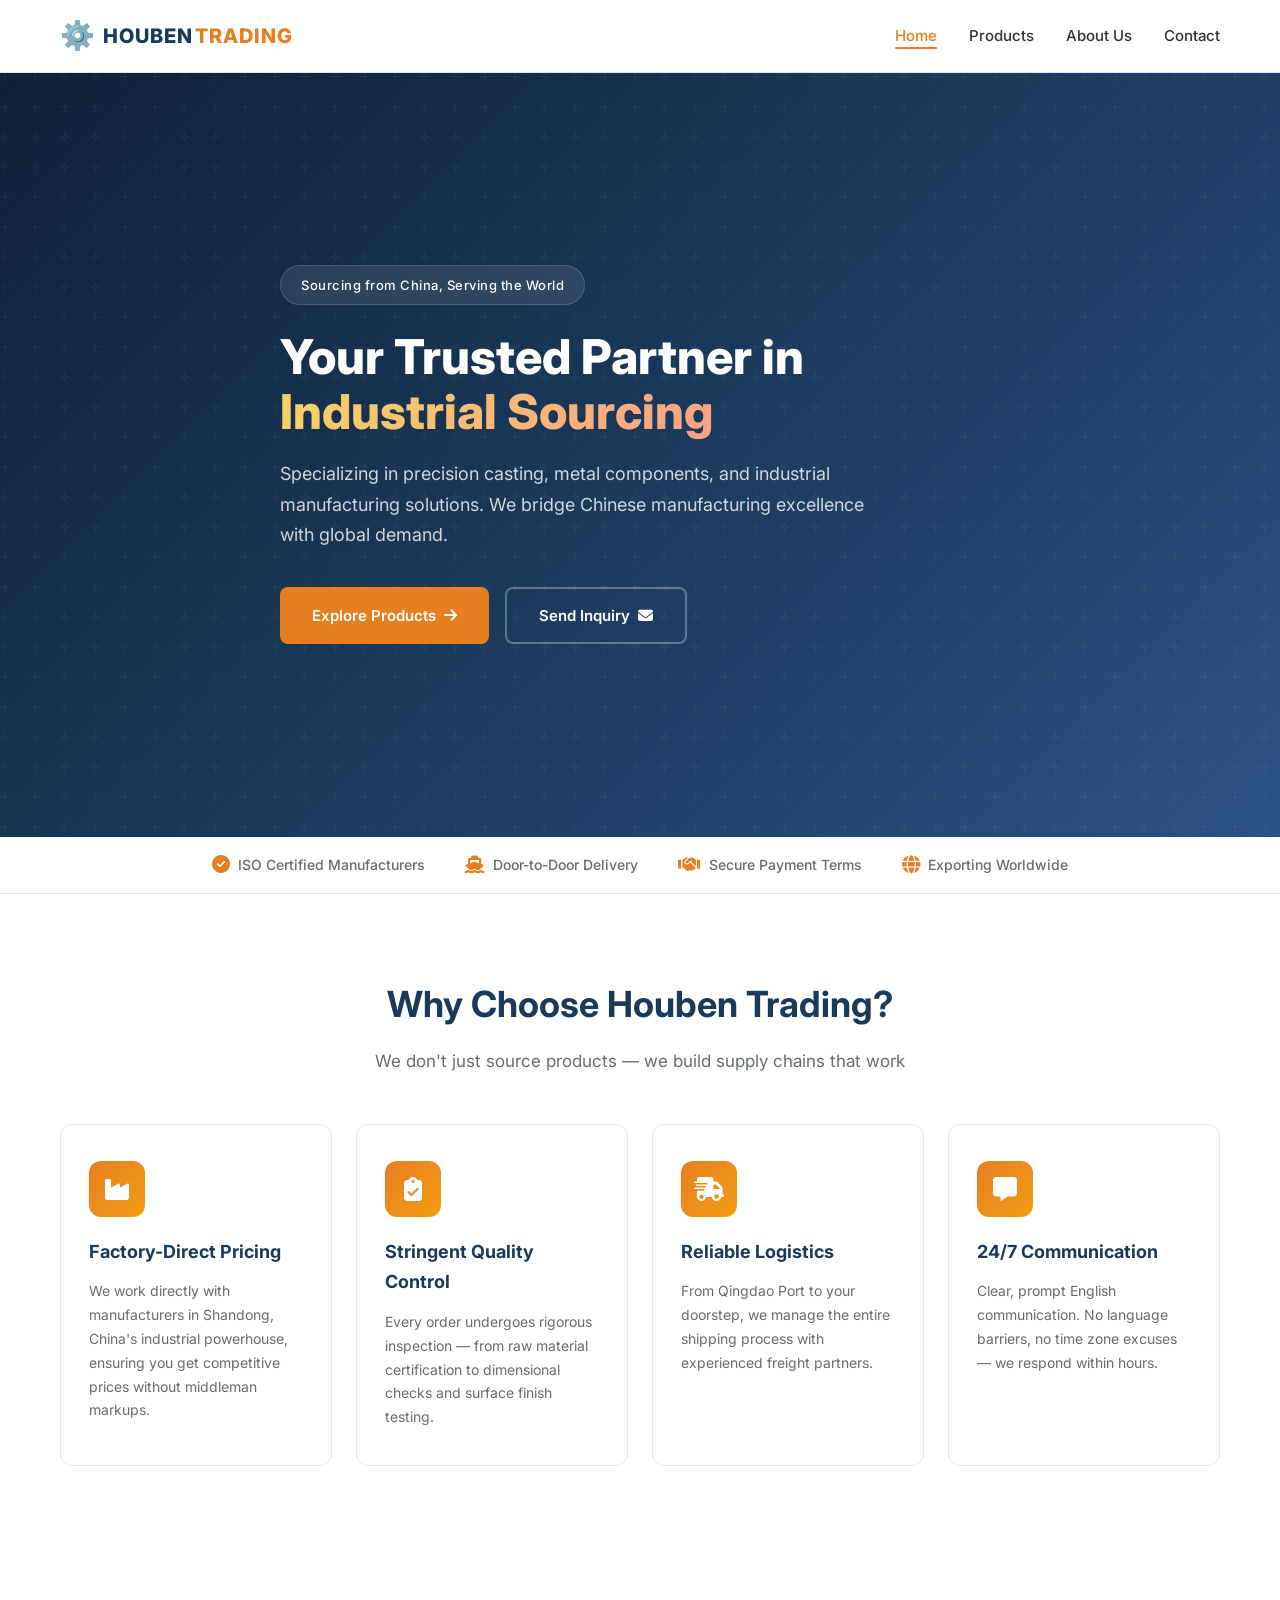
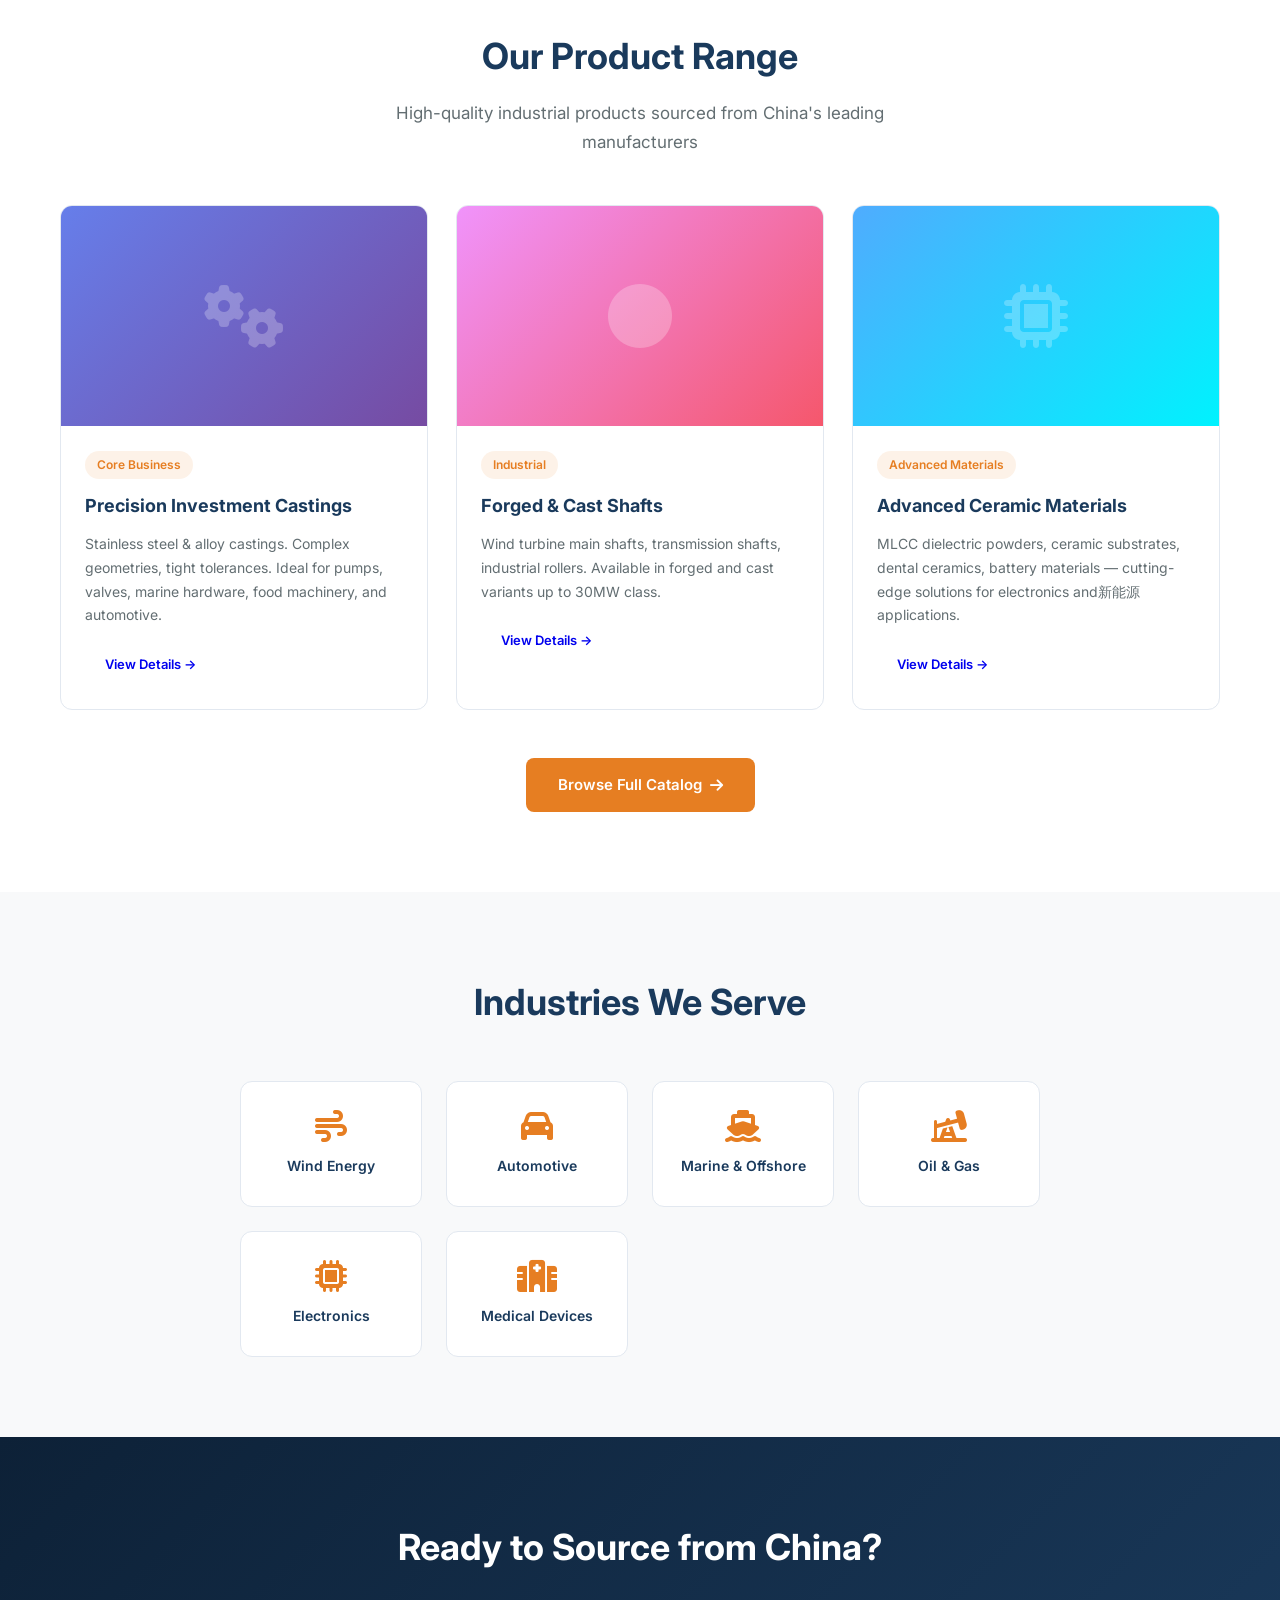
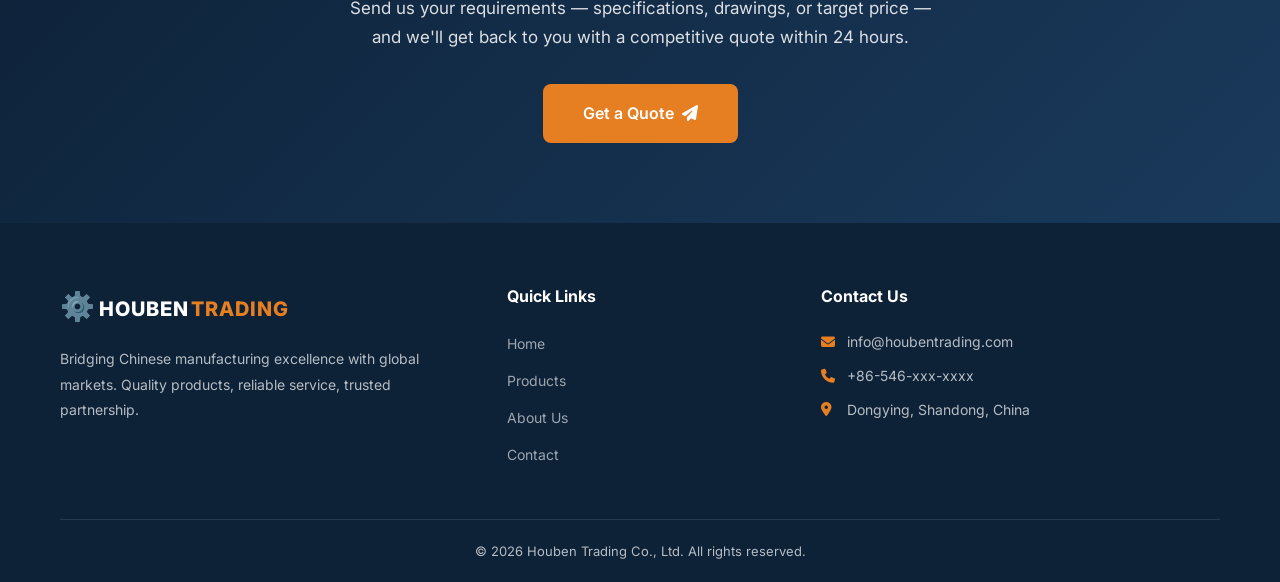
==== index.html @ 9c23e3fd "Initial commit - Houben Trading website" ====
<!DOCTYPE html>
<html lang="en">
<head>
    <meta charset="UTF-8">
    <meta name="viewport" content="width=device-width, initial-scale=1.0">
    <meta name="description" content="Houben Trading - Your Trusted Partner in Precision Casting, Industrial Components & Manufacturing Solutions from China">
    <title>Houben Trading Co., Ltd. | Precision Industrial Solutions</title>
    <link rel="stylesheet" href="css/style.css">
    <link rel="preconnect" href="https://fonts.googleapis.com">
    <link href="https://fonts.googleapis.com/css2?family=Inter:wght@300;400;500;600;700;800&display=swap" rel="stylesheet">
    <link rel="stylesheet" href="https://cdnjs.cloudflare.com/ajax/libs/font-awesome/6.5.0/css/all.min.css">
</head>
<body>
    <!-- Navigation -->
    <nav class="navbar">
        <div class="container">
            <div class="nav-brand">
                <a href="index.html">
                    <span class="brand-icon">⚙️</span>
                    <span class="brand-text">HOUBEN<span class="brand-accent">TRADING</span></span>
                </a>
            </div>
            <div class="nav-toggle" id="navToggle">
                <span></span><span></span><span></span>
            </div>
            <ul class="nav-menu" id="navMenu">
                <li><a href="index.html" class="active">Home</a></li>
                <li><a href="products.html">Products</a></li>
                <li><a href="about.html">About Us</a></li>
                <li><a href="contact.html">Contact</a></li>
            </ul>
        </div>
    </nav>

    <!-- Hero Section -->
    <header class="hero">
        <div class="hero-overlay"></div>
        <div class="container">
            <div class="hero-content">
                <span class="hero-badge">Sourcing from China, Serving the World</span>
                <h1>Your Trusted Partner in <span class="highlight">Industrial Sourcing</span></h1>
                <p class="hero-subtitle">Specializing in precision casting, metal components, and industrial manufacturing solutions. We bridge Chinese manufacturing excellence with global demand.</p>
                <div class="hero-cta">
                    <a href="products.html" class="btn btn-primary">Explore Products <i class="fas fa-arrow-right"></i></a>
                    <a href="contact.html" class="btn btn-outline">Send Inquiry <i class="fas fa-envelope"></i></a>
                </div>
            </div>
        </div>
    </header>

    <!-- Trust Badges -->
    <section class="trust-bar">
        <div class="container">
            <div class="trust-items">
                <div class="trust-item">
                    <i class="fas fa-check-circle"></i>
                    <span>ISO Certified Manufacturers</span>
                </div>
                <div class="trust-item">
                    <i class="fas fa-ship"></i>
                    <span>Door-to-Door Delivery</span>
                </div>
                <div class="trust-item">
                    <i class="fas fa-handshake"></i>
                    <span>Secure Payment Terms</span>
                </div>
                <div class="trust-item">
                    <i class="fas fa-globe"></i>
                    <span>Exporting Worldwide</span>
                </div>
            </div>
        </div>
    </section>

    <!-- Why Choose Us -->
    <section class="section why-us">
        <div class="container">
            <div class="section-header">
                <h2>Why Choose Houben Trading?</h2>
                <p>We don't just source products — we build supply chains that work</p>
            </div>
            <div class="features-grid">
                <div class="feature-card">
                    <div class="feature-icon"><i class="fas fa-industry"></i></div>
                    <h3>Factory-Direct Pricing</h3>
                    <p>We work directly with manufacturers in Shandong, China's industrial powerhouse, ensuring you get competitive prices without middleman markups.</p>
                </div>
                <div class="feature-card">
                    <div class="feature-icon"><i class="fas fa-clipboard-check"></i></div>
                    <h3>Stringent Quality Control</h3>
                    <p>Every order undergoes rigorous inspection — from raw material certification to dimensional checks and surface finish testing.</p>
                </div>
                <div class="feature-card">
                    <div class="feature-icon"><i class="fas fa-truck-fast"></i></div>
                    <h3>Reliable Logistics</h3>
                    <p>From Qingdao Port to your doorstep, we manage the entire shipping process with experienced freight partners.</p>
                </div>
                <div class="feature-card">
                    <div class="feature-icon"><i class="fas fa-message"></i></div>
                    <h3>24/7 Communication</h3>
                    <p>Clear, prompt English communication. No language barriers, no time zone excuses — we respond within hours.</p>
                </div>
            </div>
        </div>
    </section>

    <!-- Products Preview -->
    <section class="section products-preview">
        <div class="container">
            <div class="section-header">
                <h2>Our Product Range</h2>
                <p>High-quality industrial products sourced from China's leading manufacturers</p>
            </div>
            <div class="product-grid">
                <div class="product-card">
                    <div class="product-img" style="background: linear-gradient(135deg, #667eea, #764ba2);">
                        <div class="product-placeholder"><i class="fas fa-cogs"></i></div>
                    </div>
                    <div class="product-info">
                        <span class="product-tag">Core Business</span>
                        <h3>Precision Investment Castings</h3>
                        <p>Stainless steel & alloy castings. Complex geometries, tight tolerances. Ideal for pumps, valves, marine hardware, food machinery, and automotive.</p>
                        <a href="products.html" class="btn btn-sm">View Details →</a>
                    </div>
                </div>
                <div class="product-card">
                    <div class="product-img" style="background: linear-gradient(135deg, #f093fb, #f5576c);">
                        <div class="product-placeholder"><i class="fas fa-circle"></i></div>
                    </div>
                    <div class="product-info">
                        <span class="product-tag">Industrial</span>
                        <h3>Forged & Cast Shafts</h3>
                        <p>Wind turbine main shafts, transmission shafts, industrial rollers. Available in forged and cast variants up to 30MW class.</p>
                        <a href="products.html" class="btn btn-sm">View Details →</a>
                    </div>
                </div>
                <div class="product-card">
                    <div class="product-img" style="background: linear-gradient(135deg, #4facfe, #00f2fe);">
                        <div class="product-placeholder"><i class="fas fa-microchip"></i></div>
                    </div>
                    <div class="product-info">
                        <span class="product-tag">Advanced Materials</span>
                        <h3>Advanced Ceramic Materials</h3>
                        <p>MLCC dielectric powders, ceramic substrates, dental ceramics, battery materials — cutting-edge solutions for electronics and新能源 applications.</p>
                        <a href="products.html" class="btn btn-sm">View Details →</a>
                    </div>
                </div>
            </div>
            <div class="text-center" style="margin-top: 3rem;">
                <a href="products.html" class="btn btn-primary">Browse Full Catalog <i class="fas fa-arrow-right"></i></a>
            </div>
        </div>
    </section>

    <!-- Industries Served -->
    <section class="section industries">
        <div class="container">
            <div class="section-header">
                <h2>Industries We Serve</h2>
            </div>
            <div class="industries-grid">
                <div class="industry-item">
                    <i class="fas fa-wind"></i>
                    <h4>Wind Energy</h4>
                </div>
                <div class="industry-item">
                    <i class="fas fa-car"></i>
                    <h4>Automotive</h4>
                </div>
                <div class="industry-item">
                    <i class="fas fa-ship"></i>
                    <h4>Marine & Offshore</h4>
                </div>
                <div class="industry-item">
                    <i class="fas fa-oil-well"></i>
                    <h4>Oil & Gas</h4>
                </div>
                <div class="industry-item">
                    <i class="fas fa-microchip"></i>
                    <h4>Electronics</h4>
                </div>
                <div class="industry-item">
                    <i class="fas fa-hospital"></i>
                    <h4>Medical Devices</h4>
                </div>
            </div>
        </div>
    </section>

    <!-- CTA Section -->
    <section class="section cta-section">
        <div class="container">
            <div class="cta-content">
                <h2>Ready to Source from China?</h2>
                <p>Send us your requirements — specifications, drawings, or target price — and we'll get back to you with a competitive quote within 24 hours.</p>
                <a href="contact.html" class="btn btn-primary btn-lg">Get a Quote <i class="fas fa-paper-plane"></i></a>
            </div>
        </div>
    </section>

    <!-- Footer -->
    <footer class="footer">
        <div class="container">
            <div class="footer-grid">
                <div class="footer-brand">
                    <span class="brand-icon">⚙️</span>
                    <span class="brand-text">HOUBEN<span class="brand-accent">TRADING</span></span>
                    <p>Bridging Chinese manufacturing excellence with global markets. Quality products, reliable service, trusted partnership.</p>
                </div>
                <div class="footer-links">
                    <h4>Quick Links</h4>
                    <ul>
                        <li><a href="index.html">Home</a></li>
                        <li><a href="products.html">Products</a></li>
                        <li><a href="about.html">About Us</a></li>
                        <li><a href="contact.html">Contact</a></li>
                    </ul>
                </div>
                <div class="footer-contact">
                    <h4>Contact Us</h4>
                    <p><i class="fas fa-envelope"></i> info@houbentrading.com</p>
                    <p><i class="fas fa-phone"></i> +86-546-xxx-xxxx</p>
                    <p><i class="fas fa-location-dot"></i> Dongying, Shandong, China</p>
                </div>
            </div>
            <div class="footer-bottom">
                <p>&copy; 2026 Houben Trading Co., Ltd. All rights reserved.</p>
            </div>
        </div>
    </footer>

    <script src="js/main.js"></script>
</body>
</html>
---- css/style.css ----
/* ============================================
   Houben Trading Co., Ltd. - Main Stylesheet
   ============================================ */

:root {
    --primary: #1a3a5c;
    --primary-dark: #0d2137;
    --primary-light: #2c5282;
    --accent: #e67e22;
    --accent-hover: #d35400;
    --text: #2d3436;
    --text-light: #636e72;
    --bg: #ffffff;
    --bg-alt: #f8f9fa;
    --border: #e2e8f0;
    --shadow: 0 4px 24px rgba(0,0,0,0.08);
    --shadow-hover: 0 8px 40px rgba(0,0,0,0.12);
    --radius: 12px;
}

* {
    margin: 0;
    padding: 0;
    box-sizing: border-box;
}

html {
    scroll-behavior: smooth;
}

body {
    font-family: 'Inter', -apple-system, BlinkMacSystemFont, 'Segoe UI', sans-serif;
    color: var(--text);
    line-height: 1.7;
    font-size: 16px;
}

.container {
    max-width: 1200px;
    margin: 0 auto;
    padding: 0 20px;
}

/* ======== Navigation ======== */
.navbar {
    position: fixed;
    top: 0;
    left: 0;
    right: 0;
    background: rgba(255,255,255,0.95);
    backdrop-filter: blur(10px);
    z-index: 1000;
    border-bottom: 1px solid var(--border);
    transition: all 0.3s;
}

.navbar .container {
    display: flex;
    justify-content: space-between;
    align-items: center;
    height: 72px;
}

.nav-brand a {
    text-decoration: none;
    display: flex;
    align-items: center;
    gap: 8px;
}

.brand-icon {
    font-size: 28px;
}

.brand-text {
    font-weight: 800;
    font-size: 20px;
    letter-spacing: 1px;
    color: var(--primary);
}

.brand-accent {
    color: var(--accent);
    margin-left: 2px;
}

.nav-menu {
    display: flex;
    list-style: none;
    gap: 32px;
}

.nav-menu a {
    text-decoration: none;
    color: var(--text);
    font-weight: 500;
    font-size: 15px;
    transition: color 0.2s;
    position: relative;
}

.nav-menu a:hover,
.nav-menu a.active {
    color: var(--accent);
}

.nav-menu a.active::after {
    content: '';
    position: absolute;
    bottom: -4px;
    left: 0;
    right: 0;
    height: 2px;
    background: var(--accent);
    border-radius: 1px;
}

.nav-toggle {
    display: none;
    flex-direction: column;
    cursor: pointer;
    gap: 5px;
}

.nav-toggle span {
    width: 24px;
    height: 2px;
    background: var(--primary);
    transition: 0.3s;
}

/* ======== Hero ======== */
.hero {
    min-height: 85vh;
    display: flex;
    align-items: center;
    position: relative;
    background: linear-gradient(135deg, var(--primary-dark) 0%, var(--primary) 50%, var(--primary-light) 100%);
    overflow: hidden;
    margin-top: 72px;
}

.hero-overlay {
    position: absolute;
    inset: 0;
    background: url("data:image/svg+xml,%3Csvg width='60' height='60' viewBox='0 0 60 60' xmlns='http://www.w3.org/2000/svg'%3E%3Cg fill='none' fill-rule='evenodd'%3E%3Cg fill='%23ffffff' fill-opacity='0.03'%3E%3Cpath d='M36 34v-4h-2v4h-4v2h4v4h2v-4h4v-2h-4zm0-30V0h-2v4h-4v2h4v4h2V6h4V4h-4zM6 34v-4H4v4H0v2h4v4h2v-4h4v-2H6zM6 4V0H4v4H0v2h4v4h2V6h4V4H6z'/%3E%3C/g%3E%3C/g%3E%3C/svg%3E");
}

.hero-content {
    position: relative;
    z-index: 1;
    max-width: 720px;
    color: white;
}

.hero-badge {
    display: inline-block;
    background: rgba(255,255,255,0.1);
    backdrop-filter: blur(4px);
    padding: 8px 20px;
    border-radius: 50px;
    font-size: 13px;
    font-weight: 500;
    letter-spacing: 0.5px;
    margin-bottom: 24px;
    border: 1px solid rgba(255,255,255,0.15);
}

.hero h1 {
    font-size: 48px;
    font-weight: 800;
    line-height: 1.15;
    margin-bottom: 20px;
}

.hero h1 .highlight {
    background: linear-gradient(135deg, #f6d365, #fda085);
    -webkit-background-clip: text;
    -webkit-text-fill-color: transparent;
    background-clip: text;
}

.hero-subtitle {
    font-size: 18px;
    color: rgba(255,255,255,0.8);
    line-height: 1.7;
    margin-bottom: 36px;
    max-width: 600px;
}

.hero-cta {
    display: flex;
    gap: 16px;
    flex-wrap: wrap;
}

/* ======== Buttons ======== */
.btn {
    display: inline-flex;
    align-items: center;
    gap: 8px;
    padding: 14px 32px;
    border-radius: 8px;
    font-weight: 600;
    font-size: 15px;
    text-decoration: none;
    transition: all 0.3s;
    cursor: pointer;
    border: none;
    font-family: inherit;
}

.btn-primary {
    background: var(--accent);
    color: white;
}

.btn-primary:hover {
    background: var(--accent-hover);
    transform: translateY(-2px);
    box-shadow: 0 8px 24px rgba(230, 126, 34, 0.35);
}

.btn-outline {
    background: transparent;
    color: white;
    border: 2px solid rgba(255,255,255,0.3);
}

.btn-outline:hover {
    border-color: white;
    background: rgba(255,255,255,0.1);
    transform: translateY(-2px);
}

.btn-sm {
    padding: 10px 20px;
    font-size: 13px;
}

.btn-lg {
    padding: 16px 40px;
    font-size: 16px;
}

.btn-submit {
    width: 100%;
    justify-content: center;
    font-size: 16px;
    padding: 16px;
}

/* ======== Trust Bar ======== */
.trust-bar {
    background: white;
    border-bottom: 1px solid var(--border);
    padding: 16px 0;
}

.trust-items {
    display: flex;
    justify-content: center;
    gap: 40px;
    flex-wrap: wrap;
}

.trust-item {
    display: flex;
    align-items: center;
    gap: 8px;
    font-size: 14px;
    font-weight: 500;
    color: var(--text-light);
}

.trust-item i {
    color: var(--accent);
    font-size: 18px;
}

/* ======== Sections ======== */
.section {
    padding: 80px 0;
}

.section-header {
    text-align: center;
    margin-bottom: 48px;
}

.section-header h2 {
    font-size: 36px;
    font-weight: 700;
    color: var(--primary);
    margin-bottom: 12px;
}

.section-header p {
    color: var(--text-light);
    font-size: 17px;
    max-width: 600px;
    margin: 0 auto;
}

/* ======== Page Header ======== */
.page-header {
    background: linear-gradient(135deg, var(--primary-dark), var(--primary-light));
    color: white;
    padding: 140px 0 60px;
    text-align: center;
    margin-top: 72px;
}

.page-header h1 {
    font-size: 40px;
    font-weight: 800;
    margin-bottom: 12px;
}

.page-header p {
    font-size: 18px;
    color: rgba(255,255,255,0.8);
    max-width: 600px;
    margin: 0 auto;
}

/* ======== Features Grid ======== */
.features-grid {
    display: grid;
    grid-template-columns: repeat(auto-fit, minmax(260px, 1fr));
    gap: 24px;
}

.feature-card {
    background: white;
    padding: 36px 28px;
    border-radius: var(--radius);
    border: 1px solid var(--border);
    transition: all 0.3s;
}

.feature-card:hover {
    transform: translateY(-4px);
    box-shadow: var(--shadow-hover);
}

.feature-icon {
    width: 56px;
    height: 56px;
    background: linear-gradient(135deg, var(--accent), #f39c12);
    border-radius: 12px;
    display: flex;
    align-items: center;
    justify-content: center;
    margin-bottom: 20px;
}

.feature-icon i {
    font-size: 24px;
    color: white;
}

.feature-card h3 {
    font-size: 18px;
    margin-bottom: 12px;
    color: var(--primary);
}

.feature-card p {
    font-size: 14px;
    color: var(--text-light);
    line-height: 1.7;
}

/* ======== Products Preview ======== */
.product-grid {
    display: grid;
    grid-template-columns: repeat(auto-fit, minmax(340px, 1fr));
    gap: 28px;
}

.product-card {
    background: white;
    border-radius: var(--radius);
    overflow: hidden;
    border: 1px solid var(--border);
    transition: all 0.3s;
}

.product-card:hover {
    transform: translateY(-4px);
    box-shadow: var(--shadow-hover);
}

.product-placeholder {
    display: flex;
    align-items: center;
    justify-content: center;
    height: 100%;
}

.product-placeholder i {
    font-size: 64px;
    color: rgba(255,255,255,0.25);
}

.product-img {
    height: 220px;
    display: flex;
    align-items: center;
    justify-content: center;
}

.product-info {
    padding: 24px;
}

.product-tag {
    display: inline-block;
    padding: 4px 12px;
    background: rgba(230, 126, 34, 0.1);
    color: var(--accent);
    border-radius: 50px;
    font-size: 12px;
    font-weight: 600;
    margin-bottom: 12px;
}

.product-info h3 {
    font-size: 18px;
    margin-bottom: 10px;
    color: var(--primary);
}

.product-info p {
    font-size: 14px;
    color: var(--text-light);
    line-height: 1.7;
    margin-bottom: 16px;
}

/* ======== Industries ======== */
.industries {
    background: var(--bg-alt);
}

.industries-grid {
    display: grid;
    grid-template-columns: repeat(auto-fit, minmax(160px, 1fr));
    gap: 24px;
    max-width: 800px;
    margin: 0 auto;
}

.industry-item {
    background: white;
    padding: 28px 20px;
    text-align: center;
    border-radius: var(--radius);
    border: 1px solid var(--border);
    transition: all 0.3s;
}

.industry-item:hover {
    transform: translateY(-3px);
    box-shadow: var(--shadow);
}

.industry-item i {
    font-size: 32px;
    color: var(--accent);
    margin-bottom: 12px;
}

.industry-item h4 {
    font-size: 14px;
    color: var(--primary);
    font-weight: 600;
}

/* ======== CTA Section ======== */
.cta-section {
    background: linear-gradient(135deg, var(--primary-dark), var(--primary));
    color: white;
    text-align: center;
}

.cta-content {
    max-width: 600px;
    margin: 0 auto;
}

.cta-content h2 {
    font-size: 36px;
    font-weight: 700;
    margin-bottom: 16px;
}

.cta-content p {
    font-size: 17px;
    color: rgba(255,255,255,0.85);
    margin-bottom: 32px;
}

.cta-content .btn-outline {
    border-color: rgba(255,255,255,0.4);
}

/* ======== Footer ======== */
.footer {
    background: var(--primary-dark);
    color: rgba(255,255,255,0.7);
    padding: 60px 0 0;
}

.footer-grid {
    display: grid;
    grid-template-columns: 1.5fr 1fr 1.5fr;
    gap: 48px;
    margin-bottom: 40px;
}

.footer-brand .brand-text {
    color: white;
}

.footer-brand p {
    font-size: 14px;
    margin-top: 16px;
    line-height: 1.8;
}

.footer-links h4,
.footer-contact h4 {
    color: white;
    font-size: 16px;
    margin-bottom: 20px;
}

.footer-links ul {
    list-style: none;
}

.footer-links li {
    margin-bottom: 10px;
}

.footer-links a {
    text-decoration: none;
    color: rgba(255,255,255,0.6);
    font-size: 14px;
    transition: color 0.2s;
}

.footer-links a:hover {
    color: var(--accent);
}

.footer-contact p {
    font-size: 14px;
    margin-bottom: 10px;
    display: flex;
    align-items: center;
    gap: 10px;
}

.footer-contact i {
    width: 16px;
    color: var(--accent);
}

.footer-bottom {
    border-top: 1px solid rgba(255,255,255,0.1);
    padding: 20px 0;
    text-align: center;
    font-size: 13px;
}

/* ======== About Page ======== */
.about-story {
    max-width: 800px;
    margin: 0 auto 60px;
}

.about-text h2 {
    font-size: 32px;
    color: var(--primary);
    margin-bottom: 20px;
}

.about-text p {
    font-size: 16px;
    color: var(--text-light);
    margin-bottom: 16px;
    line-height: 1.8;
}

.values-grid {
    display: grid;
    grid-template-columns: repeat(auto-fit, minmax(240px, 1fr));
    gap: 24px;
    margin: 32px 0 60px;
}

.value-card {
    text-align: center;
    padding: 32px 24px;
    background: white;
    border-radius: var(--radius);
    border: 1px solid var(--border);
    transition: all 0.3s;
}

.value-card:hover {
    transform: translateY(-3px);
    box-shadow: var(--shadow);
}

.value-card i {
    font-size: 36px;
    color: var(--accent);
    margin-bottom: 16px;
}

.value-card h3 {
    font-size: 18px;
    color: var(--primary);
    margin-bottom: 10px;
}

.value-card p {
    font-size: 14px;
    color: var(--text-light);
}

.location-grid {
    display: grid;
    grid-template-columns: repeat(auto-fit, minmax(260px, 1fr));
    gap: 24px;
    margin-top: 32px;
}

.location-item {
    text-align: center;
    padding: 32px 24px;
    background: white;
    border-radius: var(--radius);
    border: 1px solid var(--border);
}

.location-item i {
    font-size: 36px;
    color: var(--accent);
    margin-bottom: 16px;
}

.location-item h4 {
    font-size: 16px;
    color: var(--primary);
    margin-bottom: 10px;
}

.location-item p {
    font-size: 14px;
    color: var(--text-light);
}

/* ======== Products Page ======== */
.product-category {
    margin-bottom: 40px;
}

.category-header {
    margin-bottom: 32px;
}

.category-header h2 {
    font-size: 28px;
    color: var(--primary);
    margin-bottom: 8px;
}

.category-desc {
    color: var(--text-light);
    font-size: 15px;
    max-width: 700px;
}

.product-detail-grid {
    display: grid;
    grid-template-columns: repeat(auto-fit, minmax(300px, 1fr));
    gap: 24px;
}

.product-detail-card {
    background: white;
    border-radius: var(--radius);
    overflow: hidden;
    border: 1px solid var(--border);
    transition: all 0.3s;
}

.product-detail-card:hover {
    transform: translateY(-3px);
    box-shadow: var(--shadow-hover);
}

.product-detail-card h3 {
    padding: 20px 20px 8px;
    font-size: 18px;
    color: var(--primary);
}

.product-detail-card ul {
    padding: 0 20px 20px;
    list-style: none;
}

.product-detail-card li {
    padding: 4px 0;
    font-size: 14px;
    color: var(--text-light);
    padding-left: 20px;
    position: relative;
}

.product-detail-card li::before {
    content: '\2713';
    position: absolute;
    left: 0;
    color: var(--accent);
    font-weight: 700;
}

.section-divider {
    border: none;
    border-top: 1px solid var(--border);
    margin: 40px 0;
}

/* ======== Contact Page ======== */
.contact-grid {
    display: grid;
    grid-template-columns: 1fr 1.5fr;
    gap: 48px;
    align-items: start;
}

.contact-info-panel h2 {
    font-size: 28px;
    color: var(--primary);
    margin-bottom: 16px;
}

.contact-info-panel > p {
    color: var(--text-light);
    margin-bottom: 32px;
}

.contact-details {
    display: flex;
    flex-direction: column;
    gap: 20px;
}

.contact-item {
    display: flex;
    gap: 16px;
    align-items: flex-start;
}

.contact-item i {
    width: 40px;
    height: 40px;
    background: rgba(230, 126, 34, 0.1);
    border-radius: 10px;
    display: flex;
    align-items: center;
    justify-content: center;
    color: var(--accent);
    font-size: 18px;
    flex-shrink: 0;
}

.contact-item h4 {
    font-size: 14px;
    color: var(--primary);
    margin-bottom: 2px;
}

.contact-item p {
    font-size: 14px;
    color: var(--text-light);
}

/* Inquiry Form */
.inquiry-form-panel {
    background: white;
    border-radius: var(--radius);
    padding: 36px;
    border: 1px solid var(--border);
    box-shadow: var(--shadow);
}

.inquiry-form-panel h2 {
    font-size: 24px;
    color: var(--primary);
    margin-bottom: 24px;
}

.form-row {
    display: grid;
    grid-template-columns: 1fr 1fr;
    gap: 16px;
}

.form-group {
    margin-bottom: 16px;
}

.form-group label {
    display: block;
    font-size: 13px;
    font-weight: 600;
    color: var(--text);
    margin-bottom: 6px;
}

.form-group input,
.form-group select,
.form-group textarea {
    width: 100%;
    padding: 12px 16px;
    border: 1px solid var(--border);
    border-radius: 8px;
    font-family: inherit;
    font-size: 14px;
    transition: border-color 0.2s;
    background: var(--bg);
}

.form-group input:focus,
.form-group select:focus,
.form-group textarea:focus {
    outline: none;
    border-color: var(--accent);
    box-shadow: 0 0 0 3px rgba(230, 126, 34, 0.1);
}

.form-note {
    text-align: center;
    font-size: 12px;
    color: var(--text-light);
    margin-top: 12px;
}

/* ======== Utilities ======== */
.text-center {
    text-align: center;
}

/* ======== Mobile ======== */
@media (max-width: 768px) {
    .nav-toggle {
        display: flex;
    }

    .nav-menu {
        position: fixed;
        top: 72px;
        left: 0;
        right: 0;
        background: white;
        flex-direction: column;
        padding: 24px;
        gap: 16px;
        border-bottom: 1px solid var(--border);
        transform: translateY(-120%);
        transition: transform 0.3s;
    }

    .nav-menu.active {
        transform: translateY(0);
    }

    .hero h1 {
        font-size: 32px;
    }

    .hero-subtitle {
        font-size: 16px;
    }

    .section-header h2,
    .cta-content h2 {
        font-size: 28px;
    }

    .contact-grid {
        grid-template-columns: 1fr;
    }

    .form-row {
        grid-template-columns: 1fr;
    }

    .footer-grid {
        grid-template-columns: 1fr;
        gap: 32px;
    }

    .trust-items {
        gap: 16px;
    }

    .product-grid,
    .features-grid {
        grid-template-columns: 1fr;
    }

    .page-header h1 {
        font-size: 28px;
    }
}

@media (max-width: 480px) {
    .hero h1 {
        font-size: 26px;
    }

    .hero-cta {
        flex-direction: column;
    }

    .hero-cta .btn {
        width: 100%;
        justify-content: center;
    }
}

/* ======== Submit Feedback ======== */
.submit-feedback {
    display: none;
    text-align: center;
    padding: 40px;
}

.submit-feedback.show {
    display: block;
}

.submit-feedback i {
    font-size: 48px;
    color: #27ae60;
    margin-bottom: 16px;
}

.submit-feedback h3 {
    color: var(--primary);
    margin-bottom: 8px;
}
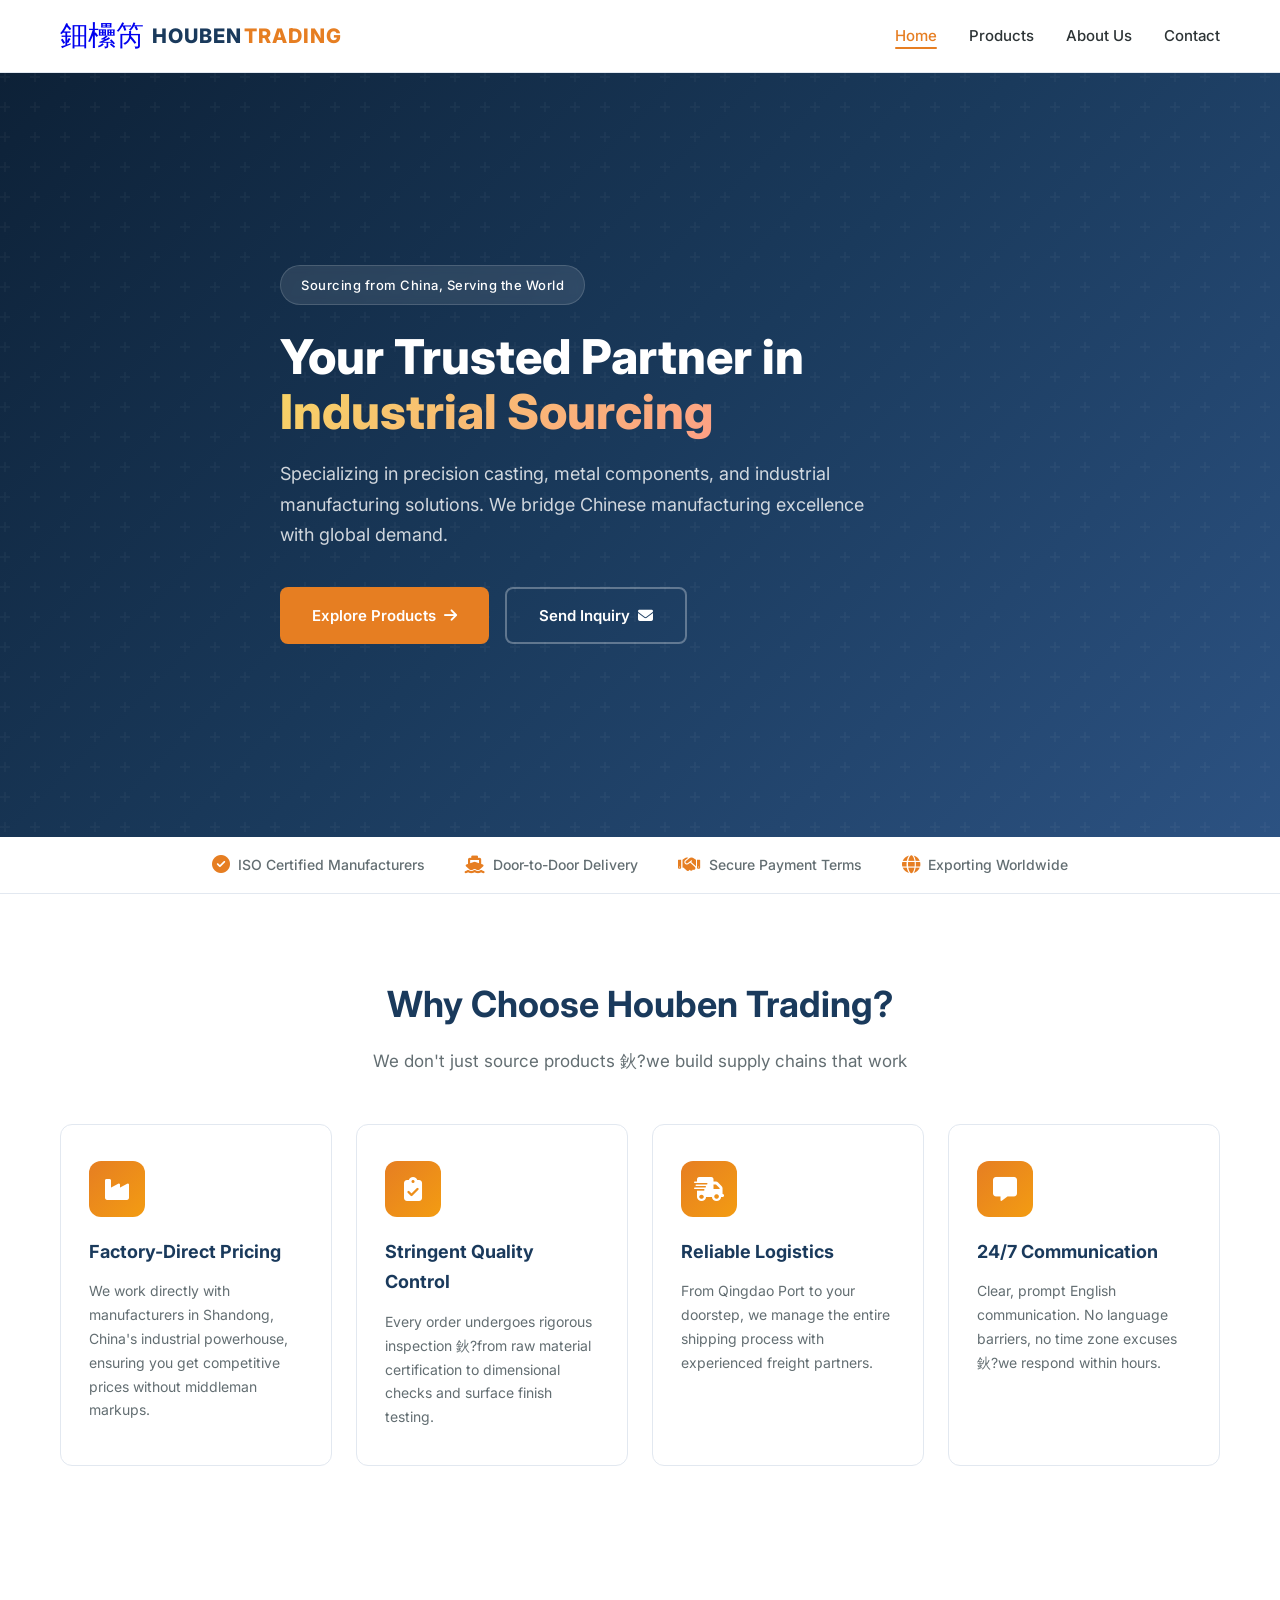
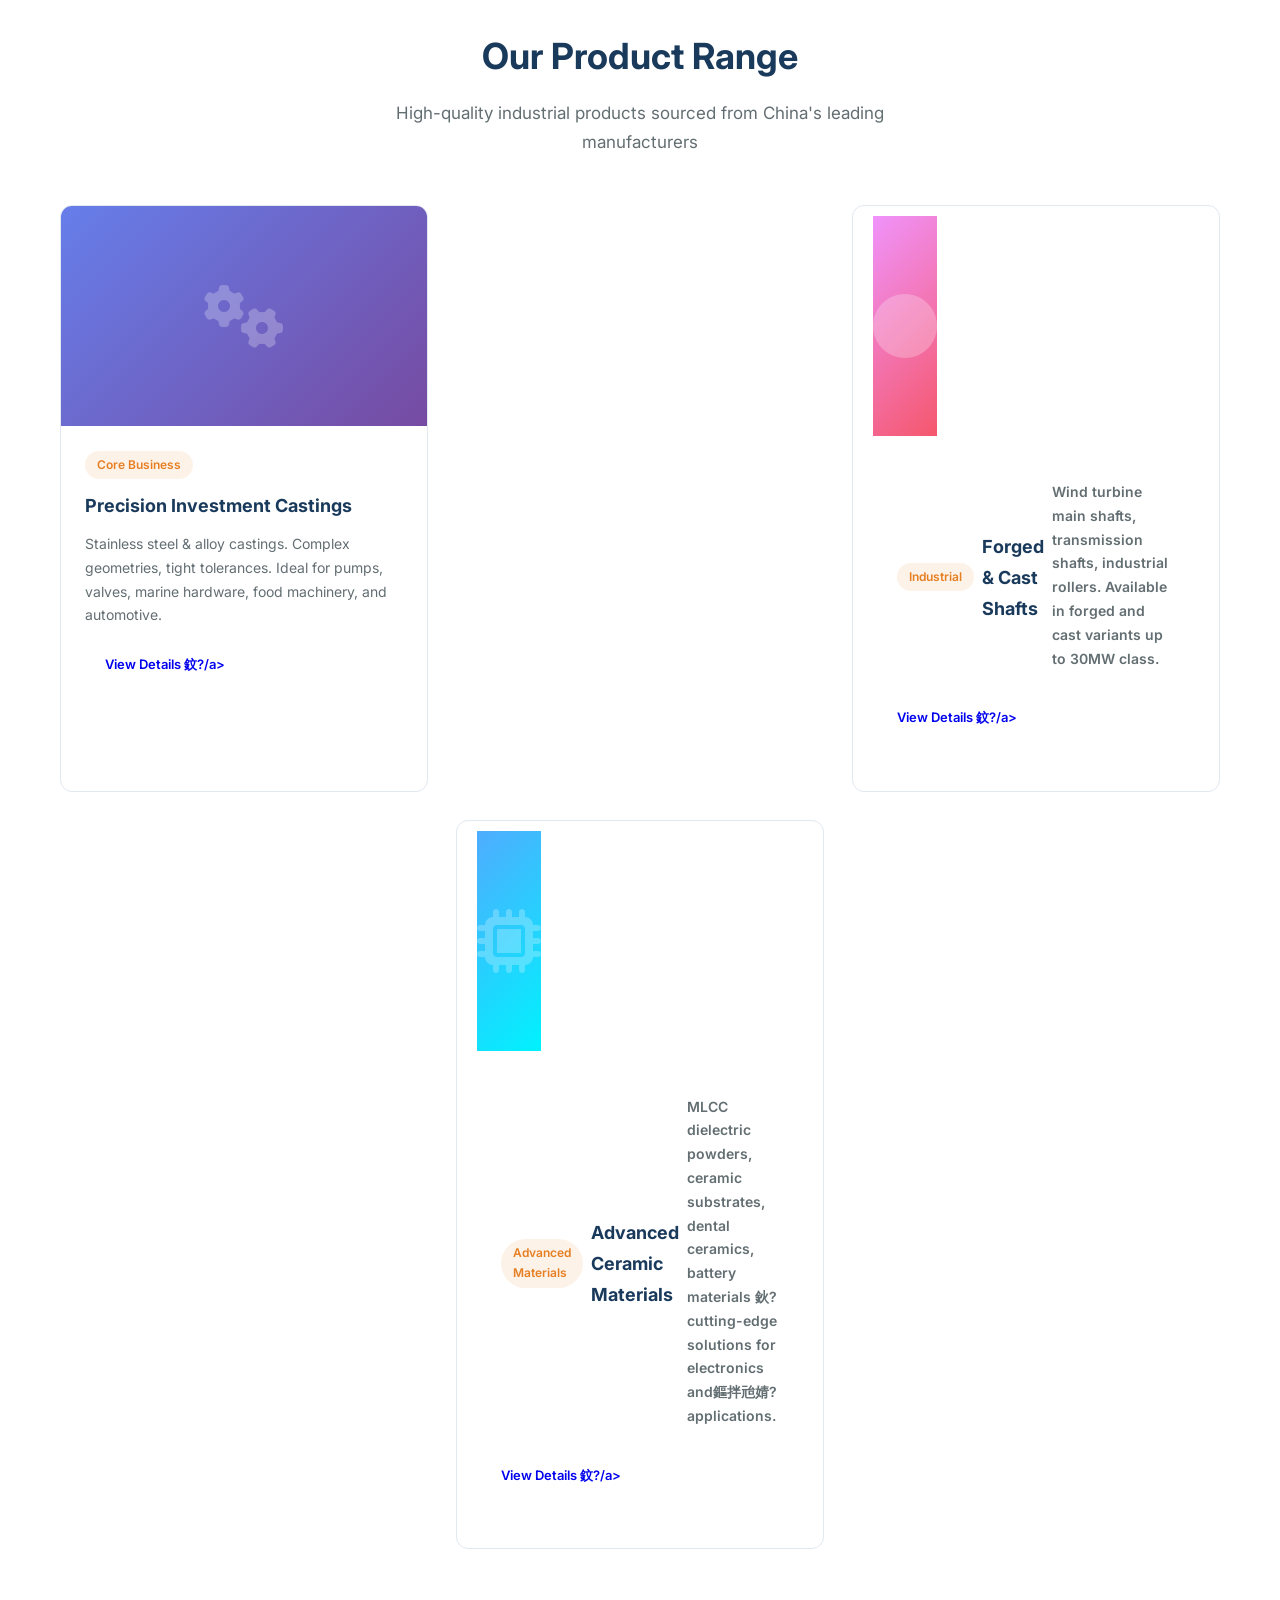
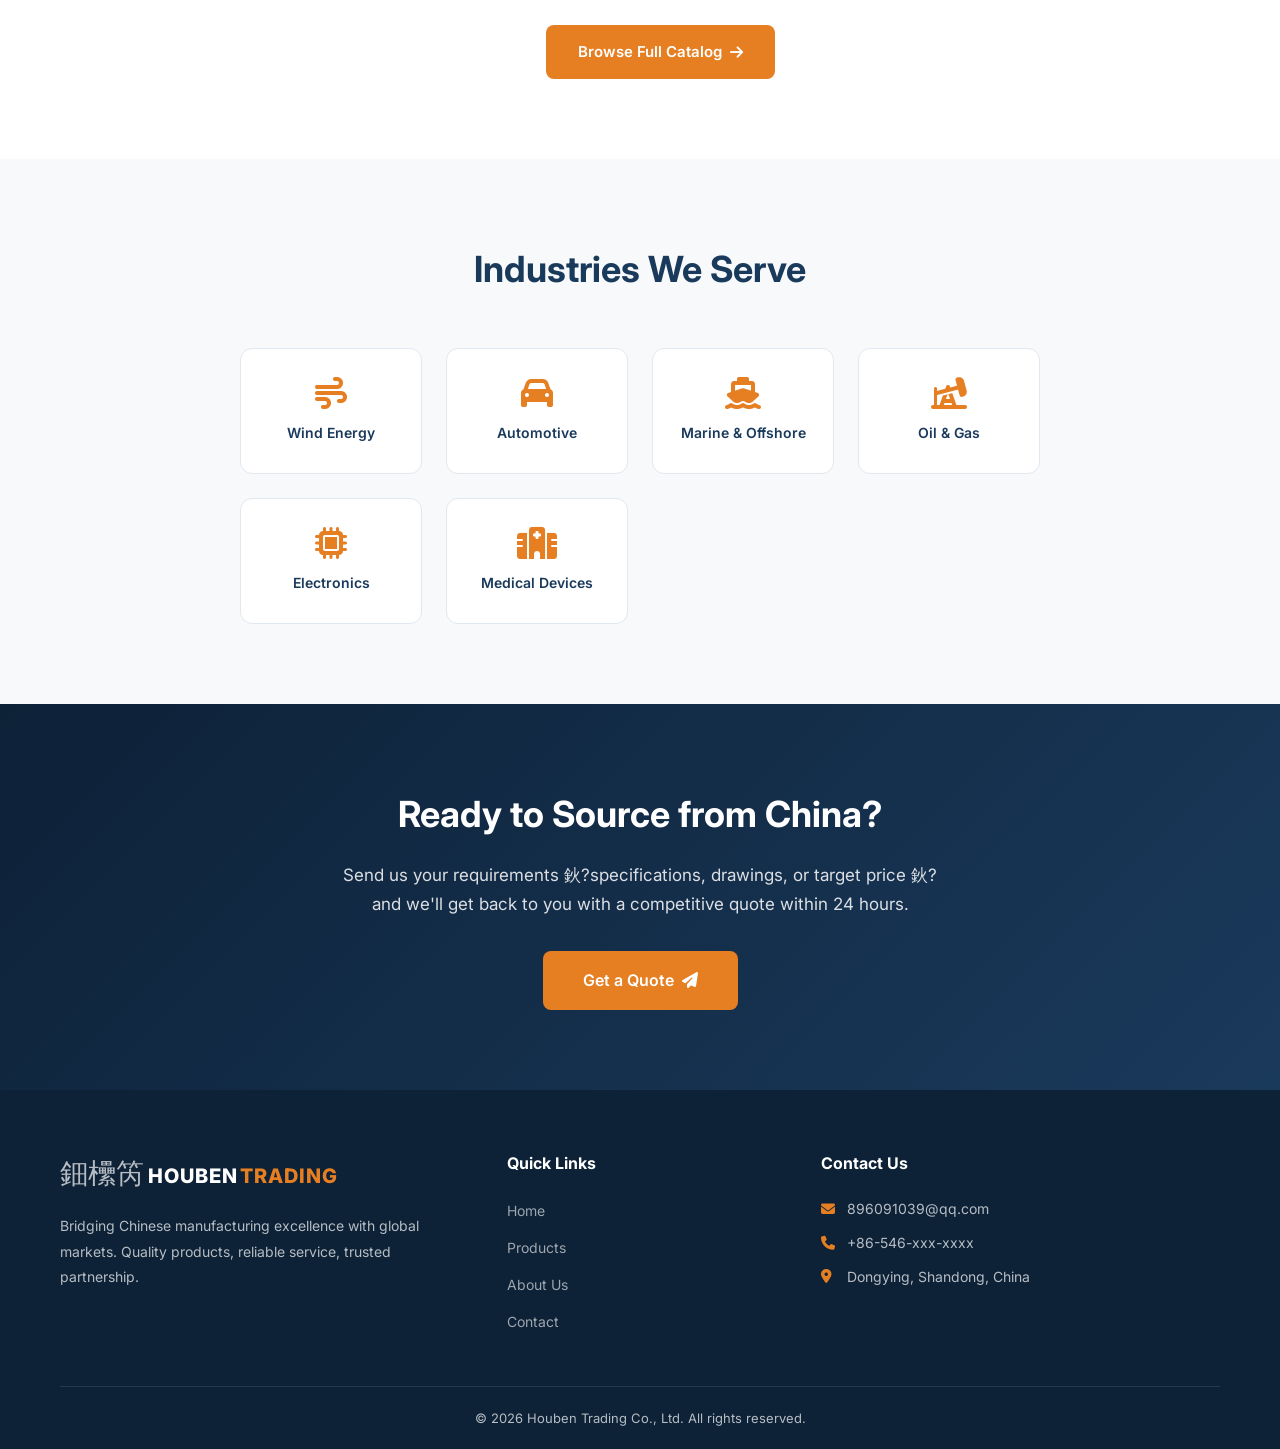
==== commit 1cb346e7: "Update contact email to 896091039@qq.com" ====
--- a/index.html
+++ b/index.html
@@ -1,4 +1,4 @@
-<!DOCTYPE html>
+﻿<!DOCTYPE html>
 <html lang="en">
 <head>
     <meta charset="UTF-8">
@@ -16,7 +16,7 @@
         <div class="container">
             <div class="nav-brand">
                 <a href="index.html">
-                    <span class="brand-icon">⚙️</span>
+                    <span class="brand-icon">鈿欙笍</span>
                     <span class="brand-text">HOUBEN<span class="brand-accent">TRADING</span></span>
                 </a>
             </div>
@@ -77,7 +77,7 @@
         <div class="container">
             <div class="section-header">
                 <h2>Why Choose Houben Trading?</h2>
-                <p>We don't just source products — we build supply chains that work</p>
+                <p>We don't just source products 鈥?we build supply chains that work</p>
             </div>
             <div class="features-grid">
                 <div class="feature-card">
@@ -88,7 +88,7 @@
                 <div class="feature-card">
                     <div class="feature-icon"><i class="fas fa-clipboard-check"></i></div>
                     <h3>Stringent Quality Control</h3>
-                    <p>Every order undergoes rigorous inspection — from raw material certification to dimensional checks and surface finish testing.</p>
+                    <p>Every order undergoes rigorous inspection 鈥?from raw material certification to dimensional checks and surface finish testing.</p>
                 </div>
                 <div class="feature-card">
                     <div class="feature-icon"><i class="fas fa-truck-fast"></i></div>
@@ -98,7 +98,7 @@
                 <div class="feature-card">
                     <div class="feature-icon"><i class="fas fa-message"></i></div>
                     <h3>24/7 Communication</h3>
-                    <p>Clear, prompt English communication. No language barriers, no time zone excuses — we respond within hours.</p>
+                    <p>Clear, prompt English communication. No language barriers, no time zone excuses 鈥?we respond within hours.</p>
                 </div>
             </div>
         </div>
@@ -120,7 +120,7 @@
                         <span class="product-tag">Core Business</span>
                         <h3>Precision Investment Castings</h3>
                         <p>Stainless steel & alloy castings. Complex geometries, tight tolerances. Ideal for pumps, valves, marine hardware, food machinery, and automotive.</p>
-                        <a href="products.html" class="btn btn-sm">View Details →</a>
+                        <a href="products.html" class="btn btn-sm">View Details 鈫?/a>
                     </div>
                 </div>
                 <div class="product-card">
@@ -131,7 +131,7 @@
                         <span class="product-tag">Industrial</span>
                         <h3>Forged & Cast Shafts</h3>
                         <p>Wind turbine main shafts, transmission shafts, industrial rollers. Available in forged and cast variants up to 30MW class.</p>
-                        <a href="products.html" class="btn btn-sm">View Details →</a>
+                        <a href="products.html" class="btn btn-sm">View Details 鈫?/a>
                     </div>
                 </div>
                 <div class="product-card">
@@ -141,8 +141,8 @@
                     <div class="product-info">
                         <span class="product-tag">Advanced Materials</span>
                         <h3>Advanced Ceramic Materials</h3>
-                        <p>MLCC dielectric powders, ceramic substrates, dental ceramics, battery materials — cutting-edge solutions for electronics and新能源 applications.</p>
-                        <a href="products.html" class="btn btn-sm">View Details →</a>
+                        <p>MLCC dielectric powders, ceramic substrates, dental ceramics, battery materials 鈥?cutting-edge solutions for electronics and鏂拌兘婧?applications.</p>
+                        <a href="products.html" class="btn btn-sm">View Details 鈫?/a>
                     </div>
                 </div>
             </div>
@@ -192,7 +192,7 @@
         <div class="container">
             <div class="cta-content">
                 <h2>Ready to Source from China?</h2>
-                <p>Send us your requirements — specifications, drawings, or target price — and we'll get back to you with a competitive quote within 24 hours.</p>
+                <p>Send us your requirements 鈥?specifications, drawings, or target price 鈥?and we'll get back to you with a competitive quote within 24 hours.</p>
                 <a href="contact.html" class="btn btn-primary btn-lg">Get a Quote <i class="fas fa-paper-plane"></i></a>
             </div>
         </div>
@@ -203,7 +203,7 @@
         <div class="container">
             <div class="footer-grid">
                 <div class="footer-brand">
-                    <span class="brand-icon">⚙️</span>
+                    <span class="brand-icon">鈿欙笍</span>
                     <span class="brand-text">HOUBEN<span class="brand-accent">TRADING</span></span>
                     <p>Bridging Chinese manufacturing excellence with global markets. Quality products, reliable service, trusted partnership.</p>
                 </div>
@@ -218,7 +218,7 @@
                 </div>
                 <div class="footer-contact">
                     <h4>Contact Us</h4>
-                    <p><i class="fas fa-envelope"></i> info@houbentrading.com</p>
+                    <p><i class="fas fa-envelope"></i> 896091039@qq.com</p>
                     <p><i class="fas fa-phone"></i> +86-546-xxx-xxxx</p>
                     <p><i class="fas fa-location-dot"></i> Dongying, Shandong, China</p>
                 </div>
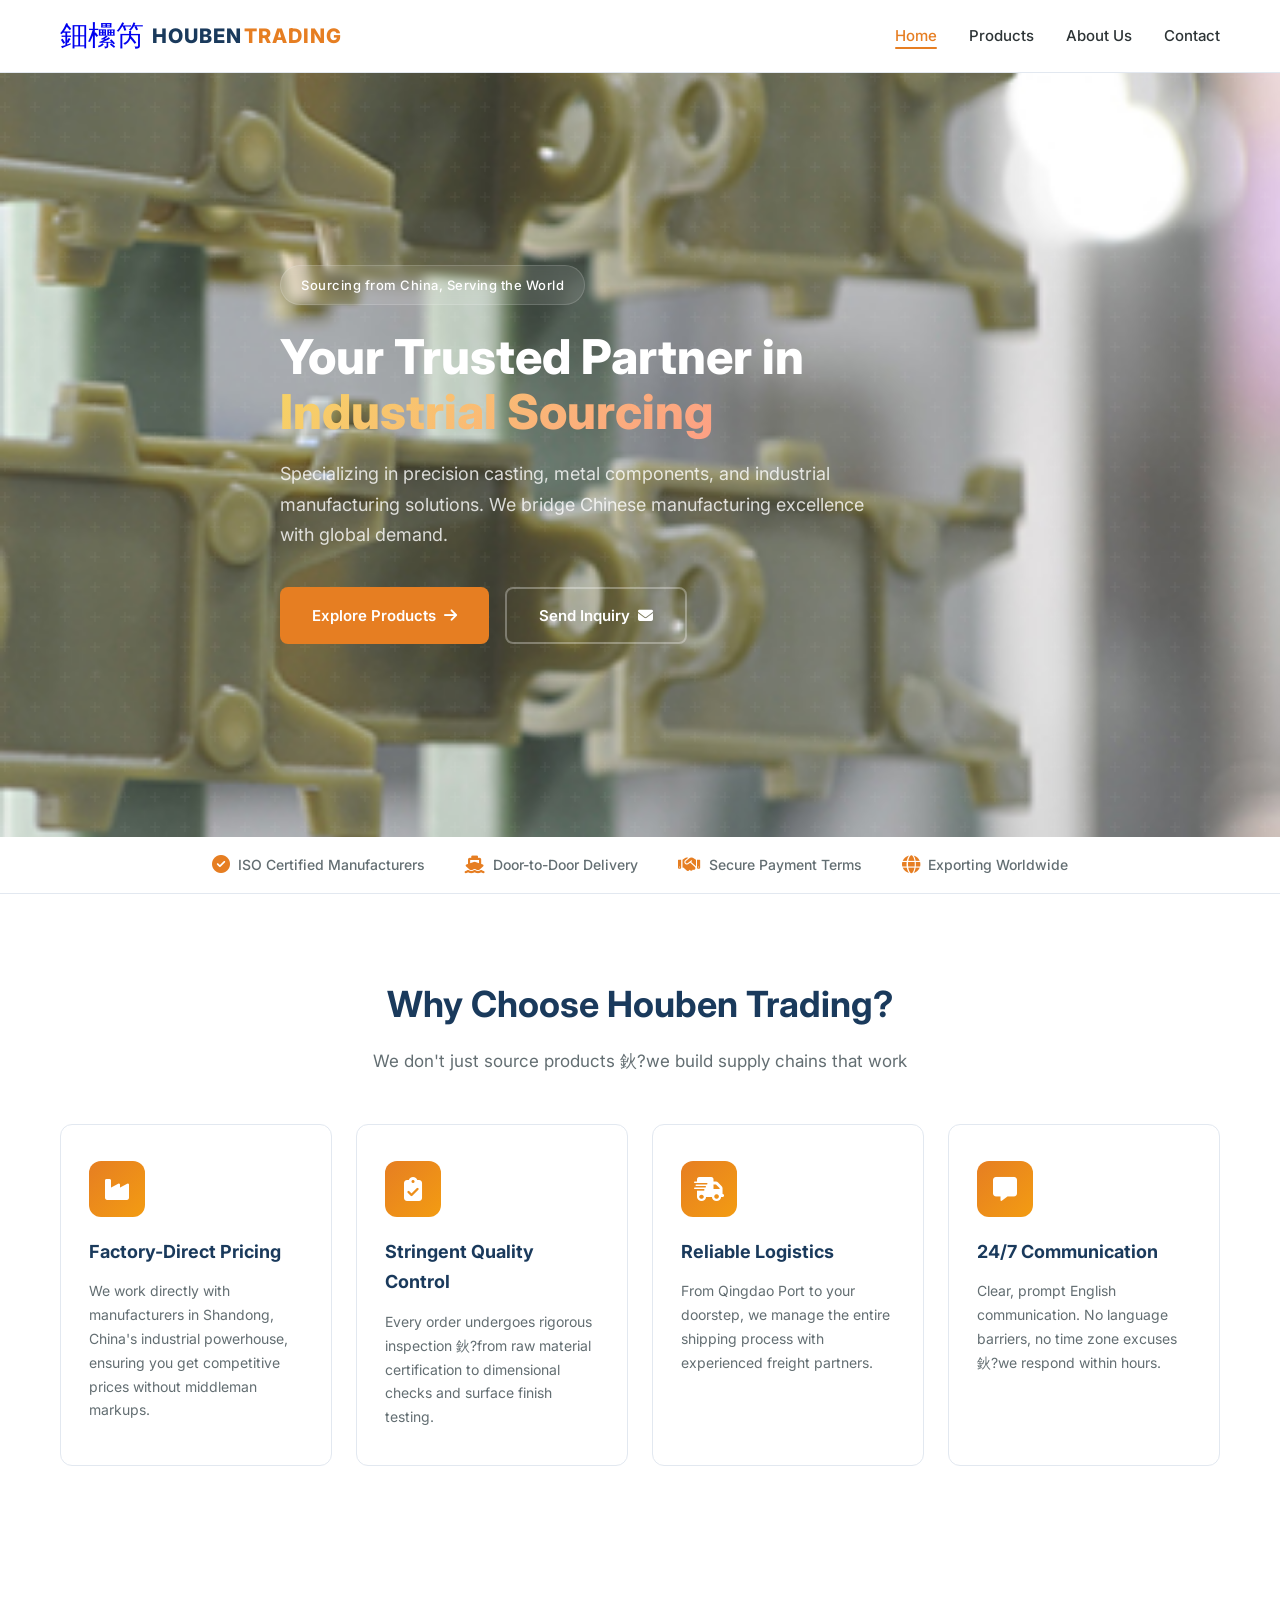
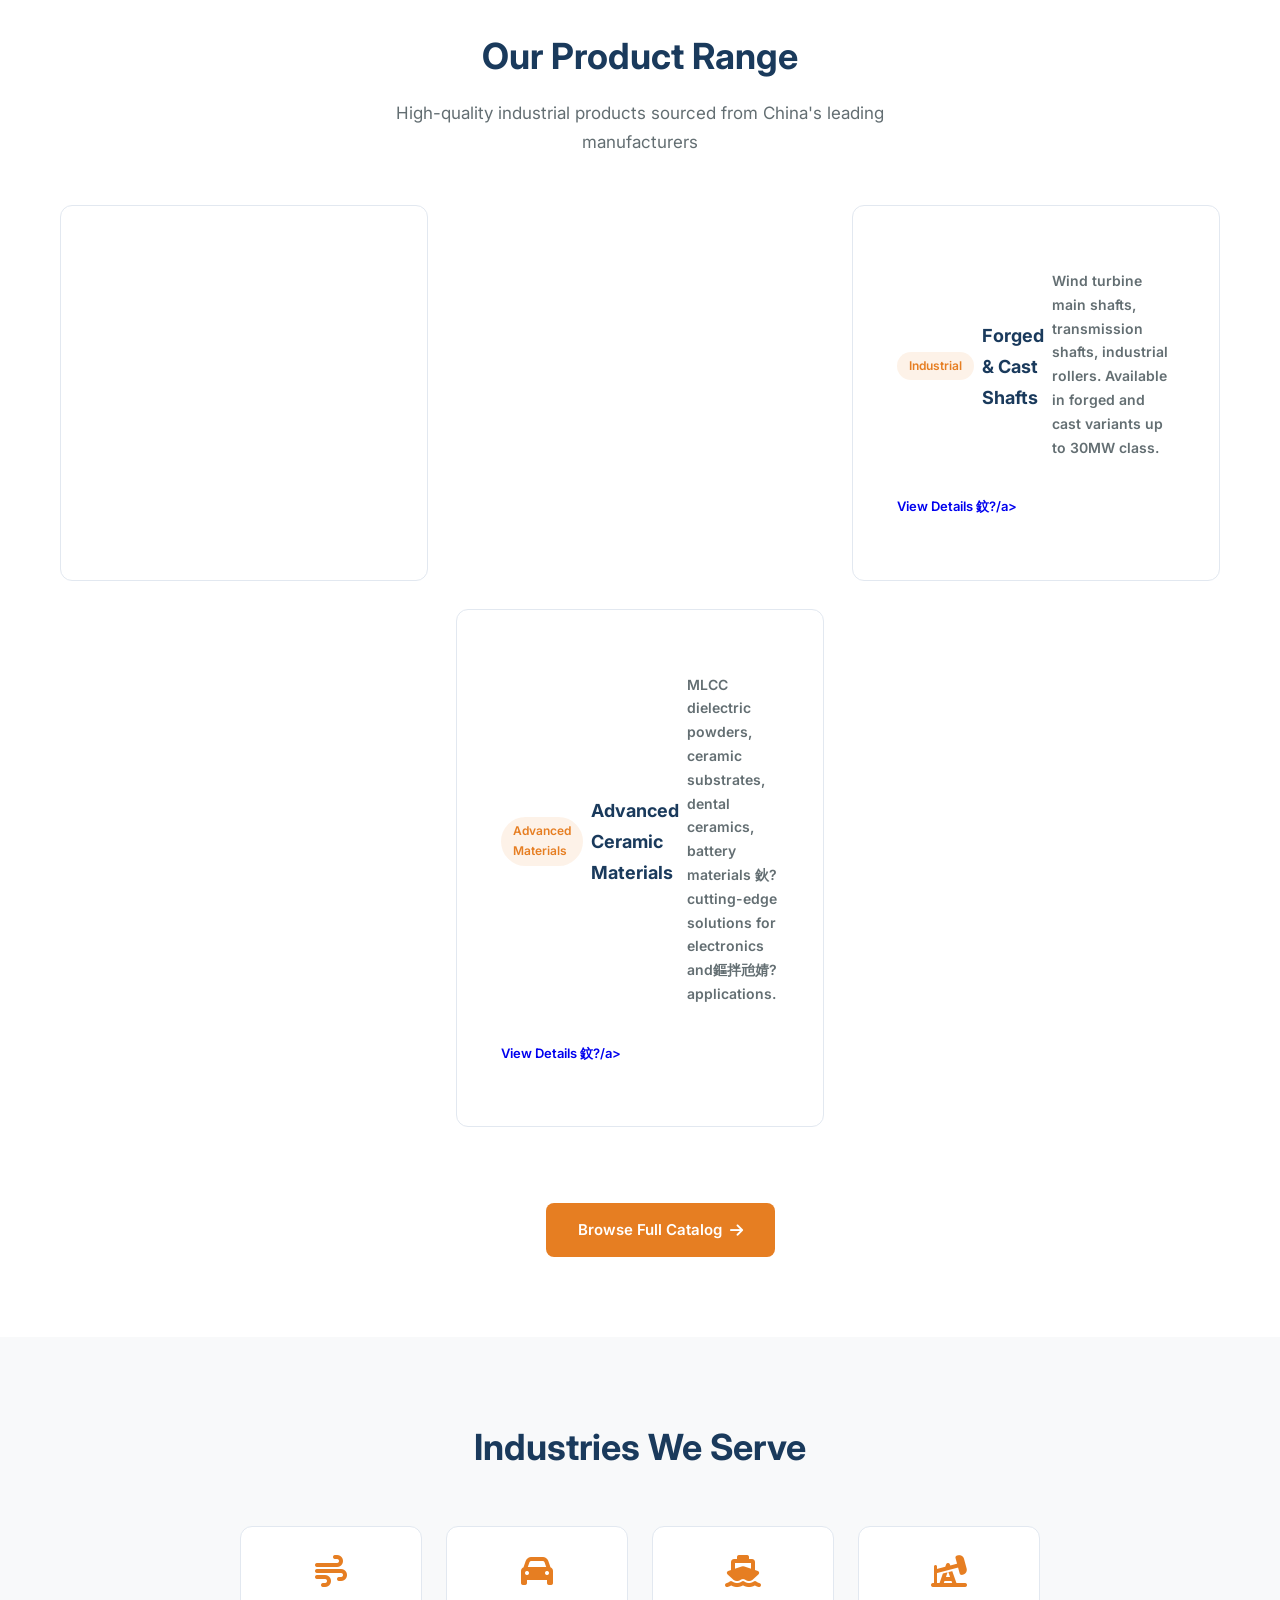
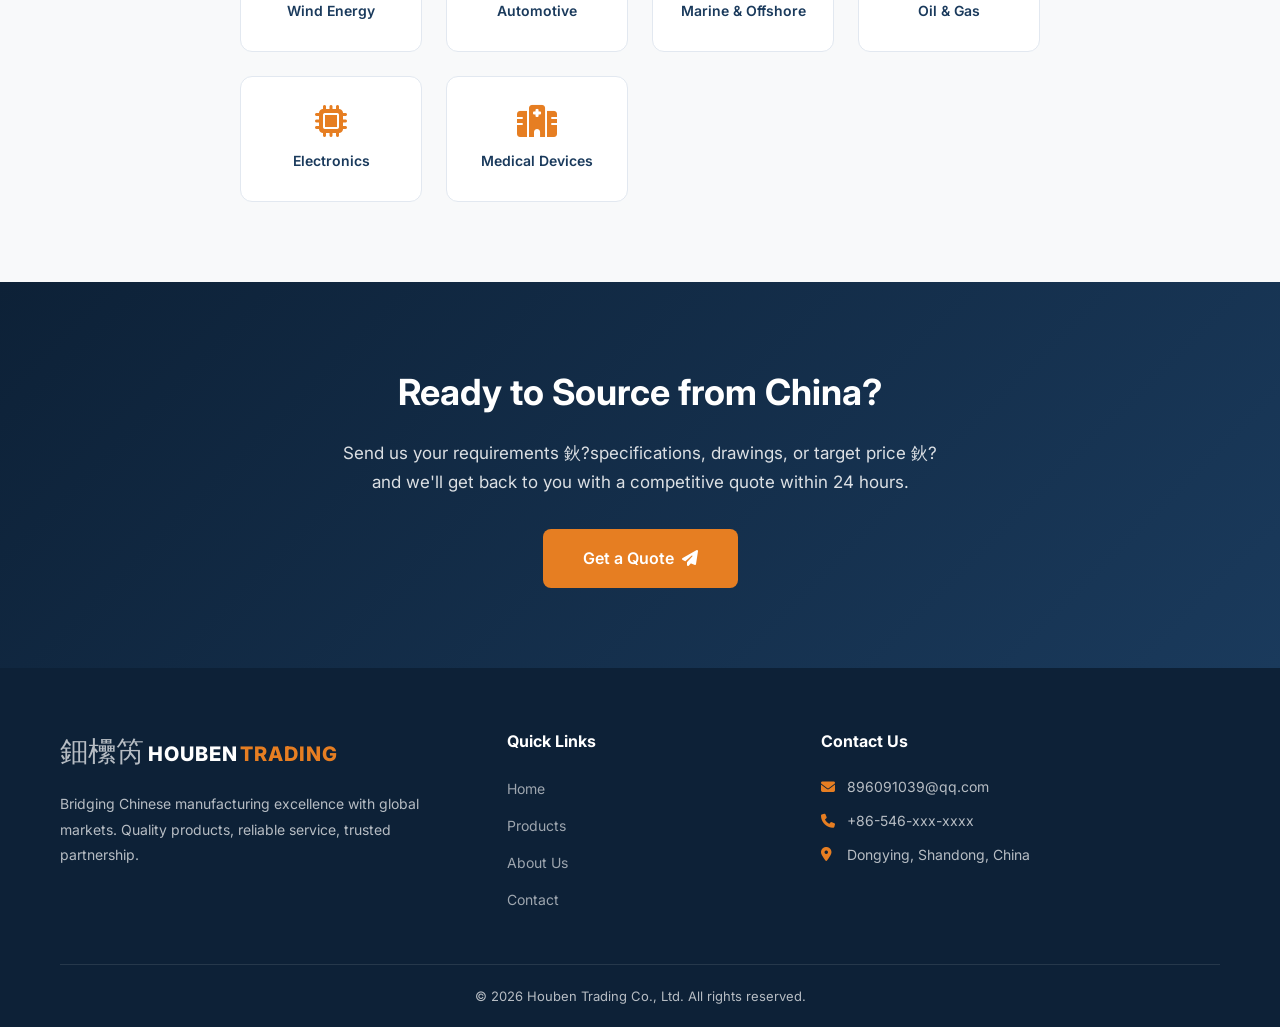
==== commit c3c6a8d4: "Add Jiayang product images to website" ====
--- a/index.html
+++ b/index.html
@@ -113,8 +113,7 @@
             </div>
             <div class="product-grid">
                 <div class="product-card">
-                    <div class="product-img" style="background: linear-gradient(135deg, #667eea, #764ba2);">
-                        <div class="product-placeholder"><i class="fas fa-cogs"></i></div>
+                    <div class="product-img" src="/houben-trading/images/20210119144731_4233.jpg" alt="Precision Investment Castings" style="width:100%;height:100%;object-fit:cover">
                     </div>
                     <div class="product-info">
                         <span class="product-tag">Core Business</span>
@@ -124,8 +123,7 @@
                     </div>
                 </div>
                 <div class="product-card">
-                    <div class="product-img" style="background: linear-gradient(135deg, #f093fb, #f5576c);">
-                        <div class="product-placeholder"><i class="fas fa-circle"></i></div>
+                    <div class="product-img" src="/houben-trading/images/20210119144744_5985.jpg" alt="Forged and Cast Shafts" style="width:100%;height:100%;object-fit:cover">
                     </div>
                     <div class="product-info">
                         <span class="product-tag">Industrial</span>
@@ -135,8 +133,7 @@
                     </div>
                 </div>
                 <div class="product-card">
-                    <div class="product-img" style="background: linear-gradient(135deg, #4facfe, #00f2fe);">
-                        <div class="product-placeholder"><i class="fas fa-microchip"></i></div>
+                    <div class="product-img" src="/houben-trading/images/20210119144759_1429.jpg" alt="Advanced Ceramic Materials" style="width:100%;height:100%;object-fit:cover">
                     </div>
                     <div class="product-info">
                         <span class="product-tag">Advanced Materials</span>
--- a/css/style.css
+++ b/css/style.css
@@ -135,7 +135,7 @@
     display: flex;
     align-items: center;
     position: relative;
-    background: linear-gradient(135deg, var(--primary-dark) 0%, var(--primary) 50%, var(--primary-light) 100%);
+    background: url('../images/20201225113845_6942.jpg') center/cover no-repeat, linear-gradient(135deg, var(--primary-dark) 0%, var(--primary) 50%, var(--primary-light) 100%);
     overflow: hidden;
     margin-top: 72px;
 }
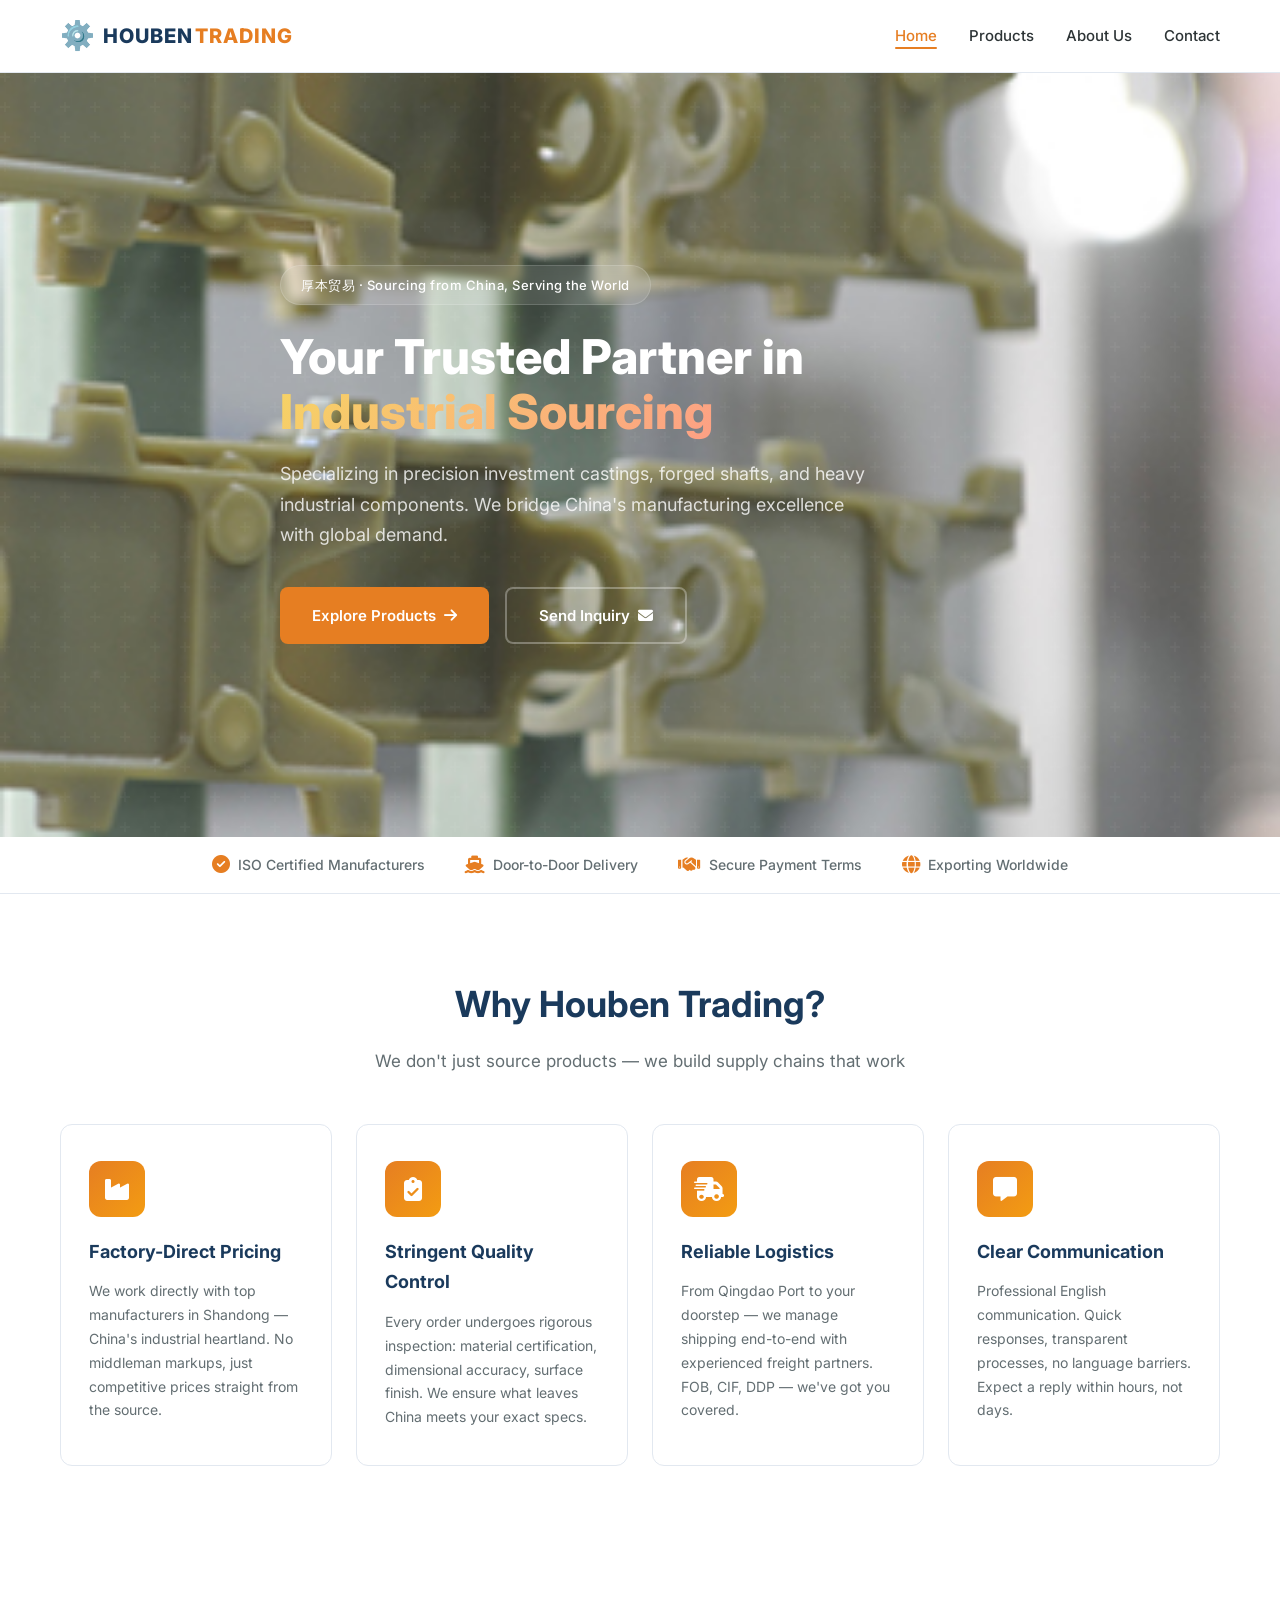
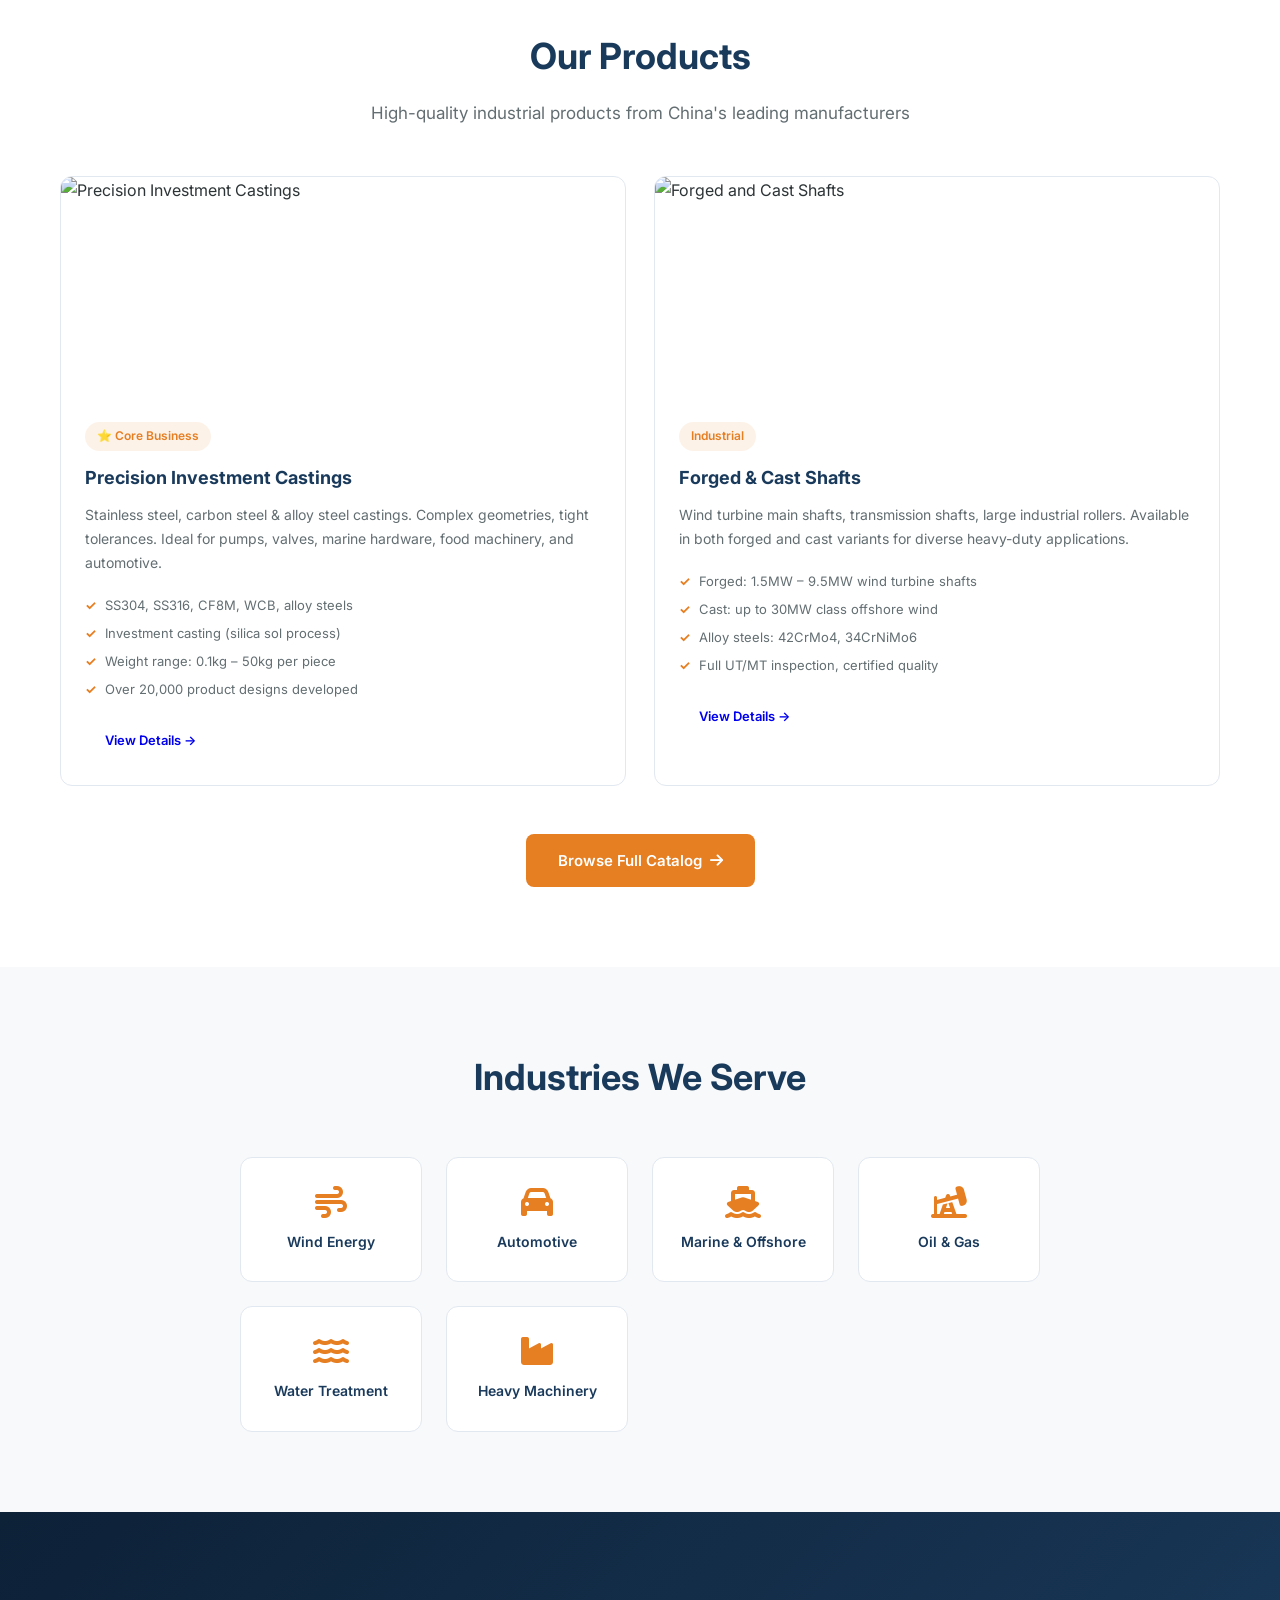
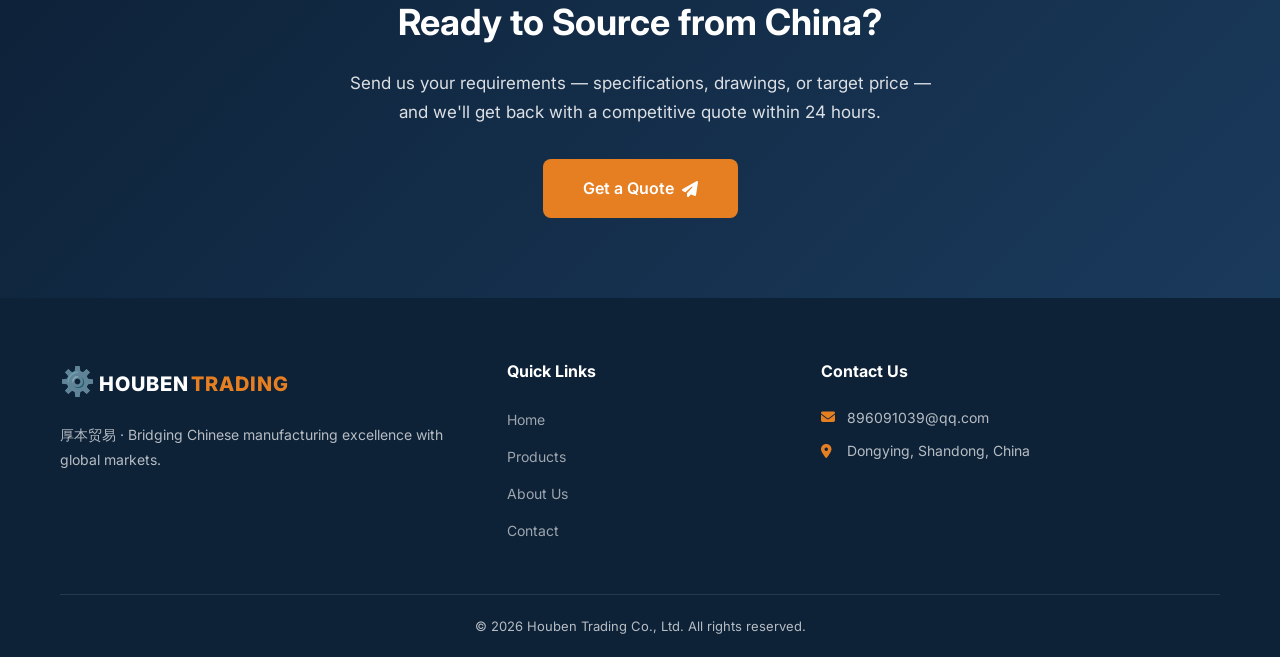
==== commit 92933257: "Remove ceramics, optimize homepage and products page layout" ====
--- a/index.html
+++ b/index.html
@@ -1,22 +1,21 @@
-﻿<!DOCTYPE html>
+<!DOCTYPE html>
 <html lang="en">
 <head>
     <meta charset="UTF-8">
     <meta name="viewport" content="width=device-width, initial-scale=1.0">
-    <meta name="description" content="Houben Trading - Your Trusted Partner in Precision Casting, Industrial Components & Manufacturing Solutions from China">
-    <title>Houben Trading Co., Ltd. | Precision Industrial Solutions</title>
+    <meta name="description" content="Houben Trading - Your Trusted Partner in Precision Casting, Forged Shafts & Industrial Components from China">
+    <title>Houben Trading Co., Ltd. | Precision Industrial Sourcing</title>
     <link rel="stylesheet" href="css/style.css">
     <link rel="preconnect" href="https://fonts.googleapis.com">
     <link href="https://fonts.googleapis.com/css2?family=Inter:wght@300;400;500;600;700;800&display=swap" rel="stylesheet">
     <link rel="stylesheet" href="https://cdnjs.cloudflare.com/ajax/libs/font-awesome/6.5.0/css/all.min.css">
 </head>
 <body>
-    <!-- Navigation -->
     <nav class="navbar">
         <div class="container">
             <div class="nav-brand">
                 <a href="index.html">
-                    <span class="brand-icon">鈿欙笍</span>
+                    <span class="brand-icon">⚙️</span>
                     <span class="brand-text">HOUBEN<span class="brand-accent">TRADING</span></span>
                 </a>
             </div>
@@ -32,14 +31,13 @@
         </div>
     </nav>
 
-    <!-- Hero Section -->
     <header class="hero">
         <div class="hero-overlay"></div>
         <div class="container">
             <div class="hero-content">
-                <span class="hero-badge">Sourcing from China, Serving the World</span>
+                <span class="hero-badge">厚本贸易 · Sourcing from China, Serving the World</span>
                 <h1>Your Trusted Partner in <span class="highlight">Industrial Sourcing</span></h1>
-                <p class="hero-subtitle">Specializing in precision casting, metal components, and industrial manufacturing solutions. We bridge Chinese manufacturing excellence with global demand.</p>
+                <p class="hero-subtitle">Specializing in precision investment castings, forged shafts, and heavy industrial components. We bridge China's manufacturing excellence with global demand.</p>
                 <div class="hero-cta">
                     <a href="products.html" class="btn btn-primary">Explore Products <i class="fas fa-arrow-right"></i></a>
                     <a href="contact.html" class="btn btn-outline">Send Inquiry <i class="fas fa-envelope"></i></a>
@@ -48,98 +46,87 @@
         </div>
     </header>
 
-    <!-- Trust Badges -->
     <section class="trust-bar">
         <div class="container">
             <div class="trust-items">
-                <div class="trust-item">
-                    <i class="fas fa-check-circle"></i>
-                    <span>ISO Certified Manufacturers</span>
+                <div class="trust-item"><i class="fas fa-check-circle"></i><span>ISO Certified Manufacturers</span></div>
+                <div class="trust-item"><i class="fas fa-ship"></i><span>Door-to-Door Delivery</span></div>
+                <div class="trust-item"><i class="fas fa-handshake"></i><span>Secure Payment Terms</span></div>
+                <div class="trust-item"><i class="fas fa-globe"></i><span>Exporting Worldwide</span></div>
+            </div>
+        </div>
+    </section>
+
+    <section class="section why-us">
+        <div class="container">
+            <div class="section-header">
+                <h2>Why Houben Trading?</h2>
+                <p>We don't just source products — we build supply chains that work</p>
+            </div>
+            <div class="features-grid">
+                <div class="feature-card">
+                    <div class="feature-icon"><i class="fas fa-industry"></i></div>
+                    <h3>Factory-Direct Pricing</h3>
+                    <p>We work directly with top manufacturers in Shandong — China's industrial heartland. No middleman markups, just competitive prices straight from the source.</p>
                 </div>
-                <div class="trust-item">
-                    <i class="fas fa-ship"></i>
-                    <span>Door-to-Door Delivery</span>
+                <div class="feature-card">
+                    <div class="feature-icon"><i class="fas fa-clipboard-check"></i></div>
+                    <h3>Stringent Quality Control</h3>
+                    <p>Every order undergoes rigorous inspection: material certification, dimensional accuracy, surface finish. We ensure what leaves China meets your exact specs.</p>
                 </div>
-                <div class="trust-item">
-                    <i class="fas fa-handshake"></i>
-                    <span>Secure Payment Terms</span>
+                <div class="feature-card">
+                    <div class="feature-icon"><i class="fas fa-truck-fast"></i></div>
+                    <h3>Reliable Logistics</h3>
+                    <p>From Qingdao Port to your doorstep — we manage shipping end-to-end with experienced freight partners. FOB, CIF, DDP — we've got you covered.</p>
                 </div>
-                <div class="trust-item">
-                    <i class="fas fa-globe"></i>
-                    <span>Exporting Worldwide</span>
+                <div class="feature-card">
+                    <div class="feature-icon"><i class="fas fa-message"></i></div>
+                    <h3>Clear Communication</h3>
+                    <p>Professional English communication. Quick responses, transparent processes, no language barriers. Expect a reply within hours, not days.</p>
                 </div>
             </div>
         </div>
     </section>
 
-    <!-- Why Choose Us -->
-    <section class="section why-us">
-        <div class="container">
-            <div class="section-header">
-                <h2>Why Choose Houben Trading?</h2>
-                <p>We don't just source products 鈥?we build supply chains that work</p>
-            </div>
-            <div class="features-grid">
-                <div class="feature-card">
-                    <div class="feature-icon"><i class="fas fa-industry"></i></div>
-                    <h3>Factory-Direct Pricing</h3>
-                    <p>We work directly with manufacturers in Shandong, China's industrial powerhouse, ensuring you get competitive prices without middleman markups.</p>
-                </div>
-                <div class="feature-card">
-                    <div class="feature-icon"><i class="fas fa-clipboard-check"></i></div>
-                    <h3>Stringent Quality Control</h3>
-                    <p>Every order undergoes rigorous inspection 鈥?from raw material certification to dimensional checks and surface finish testing.</p>
-                </div>
-                <div class="feature-card">
-                    <div class="feature-icon"><i class="fas fa-truck-fast"></i></div>
-                    <h3>Reliable Logistics</h3>
-                    <p>From Qingdao Port to your doorstep, we manage the entire shipping process with experienced freight partners.</p>
-                </div>
-                <div class="feature-card">
-                    <div class="feature-icon"><i class="fas fa-message"></i></div>
-                    <h3>24/7 Communication</h3>
-                    <p>Clear, prompt English communication. No language barriers, no time zone excuses 鈥?we respond within hours.</p>
-                </div>
-            </div>
-        </div>
-    </section>
-
-    <!-- Products Preview -->
     <section class="section products-preview">
         <div class="container">
             <div class="section-header">
-                <h2>Our Product Range</h2>
-                <p>High-quality industrial products sourced from China's leading manufacturers</p>
+                <h2>Our Products</h2>
+                <p>High-quality industrial products from China's leading manufacturers</p>
             </div>
             <div class="product-grid">
                 <div class="product-card">
-                    <div class="product-img" src="/houben-trading/images/20210119144731_4233.jpg" alt="Precision Investment Castings" style="width:100%;height:100%;object-fit:cover">
+                    <div class="product-img">
+                        <img src="/houben-trading/images/20210119144731_4233.jpg" alt="Precision Investment Castings">
                     </div>
                     <div class="product-info">
-                        <span class="product-tag">Core Business</span>
+                        <span class="product-tag">⭐ Core Business</span>
                         <h3>Precision Investment Castings</h3>
-                        <p>Stainless steel & alloy castings. Complex geometries, tight tolerances. Ideal for pumps, valves, marine hardware, food machinery, and automotive.</p>
-                        <a href="products.html" class="btn btn-sm">View Details 鈫?/a>
+                        <p>Stainless steel, carbon steel & alloy steel castings. Complex geometries, tight tolerances. Ideal for pumps, valves, marine hardware, food machinery, and automotive.</p>
+                        <ul class="product-bullets">
+                            <li>SS304, SS316, CF8M, WCB, alloy steels</li>
+                            <li>Investment casting (silica sol process)</li>
+                            <li>Weight range: 0.1kg – 50kg per piece</li>
+                            <li>Over 20,000 product designs developed</li>
+                        </ul>
+                        <a href="products.html" class="btn btn-sm">View Details →</a>
                     </div>
                 </div>
                 <div class="product-card">
-                    <div class="product-img" src="/houben-trading/images/20210119144744_5985.jpg" alt="Forged and Cast Shafts" style="width:100%;height:100%;object-fit:cover">
+                    <div class="product-img">
+                        <img src="/houben-trading/images/20210119144744_5985.jpg" alt="Forged and Cast Shafts">
                     </div>
                     <div class="product-info">
                         <span class="product-tag">Industrial</span>
                         <h3>Forged & Cast Shafts</h3>
-                        <p>Wind turbine main shafts, transmission shafts, industrial rollers. Available in forged and cast variants up to 30MW class.</p>
-                        <a href="products.html" class="btn btn-sm">View Details 鈫?/a>
-                    </div>
-                </div>
-                <div class="product-card">
-                    <div class="product-img" src="/houben-trading/images/20210119144759_1429.jpg" alt="Advanced Ceramic Materials" style="width:100%;height:100%;object-fit:cover">
-                    </div>
-                    <div class="product-info">
-                        <span class="product-tag">Advanced Materials</span>
-                        <h3>Advanced Ceramic Materials</h3>
-                        <p>MLCC dielectric powders, ceramic substrates, dental ceramics, battery materials 鈥?cutting-edge solutions for electronics and鏂拌兘婧?applications.</p>
-                        <a href="products.html" class="btn btn-sm">View Details 鈫?/a>
+                        <p>Wind turbine main shafts, transmission shafts, large industrial rollers. Available in both forged and cast variants for diverse heavy-duty applications.</p>
+                        <ul class="product-bullets">
+                            <li>Forged: 1.5MW – 9.5MW wind turbine shafts</li>
+                            <li>Cast: up to 30MW class offshore wind</li>
+                            <li>Alloy steels: 42CrMo4, 34CrNiMo6</li>
+                            <li>Full UT/MT inspection, certified quality</li>
+                        </ul>
+                        <a href="products.html" class="btn btn-sm">View Details →</a>
                     </div>
                 </div>
             </div>
@@ -149,60 +136,39 @@
         </div>
     </section>
 
-    <!-- Industries Served -->
     <section class="section industries">
         <div class="container">
             <div class="section-header">
                 <h2>Industries We Serve</h2>
             </div>
             <div class="industries-grid">
-                <div class="industry-item">
-                    <i class="fas fa-wind"></i>
-                    <h4>Wind Energy</h4>
-                </div>
-                <div class="industry-item">
-                    <i class="fas fa-car"></i>
-                    <h4>Automotive</h4>
-                </div>
-                <div class="industry-item">
-                    <i class="fas fa-ship"></i>
-                    <h4>Marine & Offshore</h4>
-                </div>
-                <div class="industry-item">
-                    <i class="fas fa-oil-well"></i>
-                    <h4>Oil & Gas</h4>
-                </div>
-                <div class="industry-item">
-                    <i class="fas fa-microchip"></i>
-                    <h4>Electronics</h4>
-                </div>
-                <div class="industry-item">
-                    <i class="fas fa-hospital"></i>
-                    <h4>Medical Devices</h4>
-                </div>
+                <div class="industry-item"><i class="fas fa-wind"></i><h4>Wind Energy</h4></div>
+                <div class="industry-item"><i class="fas fa-car"></i><h4>Automotive</h4></div>
+                <div class="industry-item"><i class="fas fa-ship"></i><h4>Marine & Offshore</h4></div>
+                <div class="industry-item"><i class="fas fa-oil-well"></i><h4>Oil & Gas</h4></div>
+                <div class="industry-item"><i class="fas fa-water"></i><h4>Water Treatment</h4></div>
+                <div class="industry-item"><i class="fas fa-industry"></i><h4>Heavy Machinery</h4></div>
             </div>
         </div>
     </section>
 
-    <!-- CTA Section -->
     <section class="section cta-section">
         <div class="container">
             <div class="cta-content">
                 <h2>Ready to Source from China?</h2>
-                <p>Send us your requirements 鈥?specifications, drawings, or target price 鈥?and we'll get back to you with a competitive quote within 24 hours.</p>
+                <p>Send us your requirements — specifications, drawings, or target price — and we'll get back with a competitive quote within 24 hours.</p>
                 <a href="contact.html" class="btn btn-primary btn-lg">Get a Quote <i class="fas fa-paper-plane"></i></a>
             </div>
         </div>
     </section>
 
-    <!-- Footer -->
     <footer class="footer">
         <div class="container">
             <div class="footer-grid">
                 <div class="footer-brand">
-                    <span class="brand-icon">鈿欙笍</span>
+                    <span class="brand-icon">⚙️</span>
                     <span class="brand-text">HOUBEN<span class="brand-accent">TRADING</span></span>
-                    <p>Bridging Chinese manufacturing excellence with global markets. Quality products, reliable service, trusted partnership.</p>
+                    <p>厚本贸易 · Bridging Chinese manufacturing excellence with global markets.</p>
                 </div>
                 <div class="footer-links">
                     <h4>Quick Links</h4>
@@ -216,7 +182,6 @@
                 <div class="footer-contact">
                     <h4>Contact Us</h4>
                     <p><i class="fas fa-envelope"></i> 896091039@qq.com</p>
-                    <p><i class="fas fa-phone"></i> +86-546-xxx-xxxx</p>
                     <p><i class="fas fa-location-dot"></i> Dongying, Shandong, China</p>
                 </div>
             </div>
--- a/css/style.css
+++ b/css/style.css
@@ -945,6 +945,55 @@
     padding: 40px;
 }
 
+.product-img img {
+    width: 100%;
+    height: 100%;
+    object-fit: cover;
+    transition: transform 0.3s;
+}
+
+.product-card:hover .product-img img {
+    transform: scale(1.05);
+}
+
+.product-bullets {
+    list-style: none;
+    padding: 0;
+    margin: 0 0 16px;
+}
+
+.product-bullets li {
+    padding: 3px 0 3px 20px;
+    font-size: 13px;
+    color: var(--text-light);
+    position: relative;
+}
+
+.product-bullets li::before {
+    content: '✓';
+    position: absolute;
+    left: 0;
+    color: var(--accent);
+    font-weight: 700;
+}
+
+.pd-img img {
+    width: 100%;
+    height: 100%;
+    object-fit: cover;
+    transition: transform 0.3s;
+}
+
+.product-detail-card:hover .pd-img img {
+    transform: scale(1.05);
+}
+
+.submit-feedback {
+    display: none;
+    text-align: center;
+    padding: 40px;
+}
+
 .submit-feedback.show {
     display: block;
 }
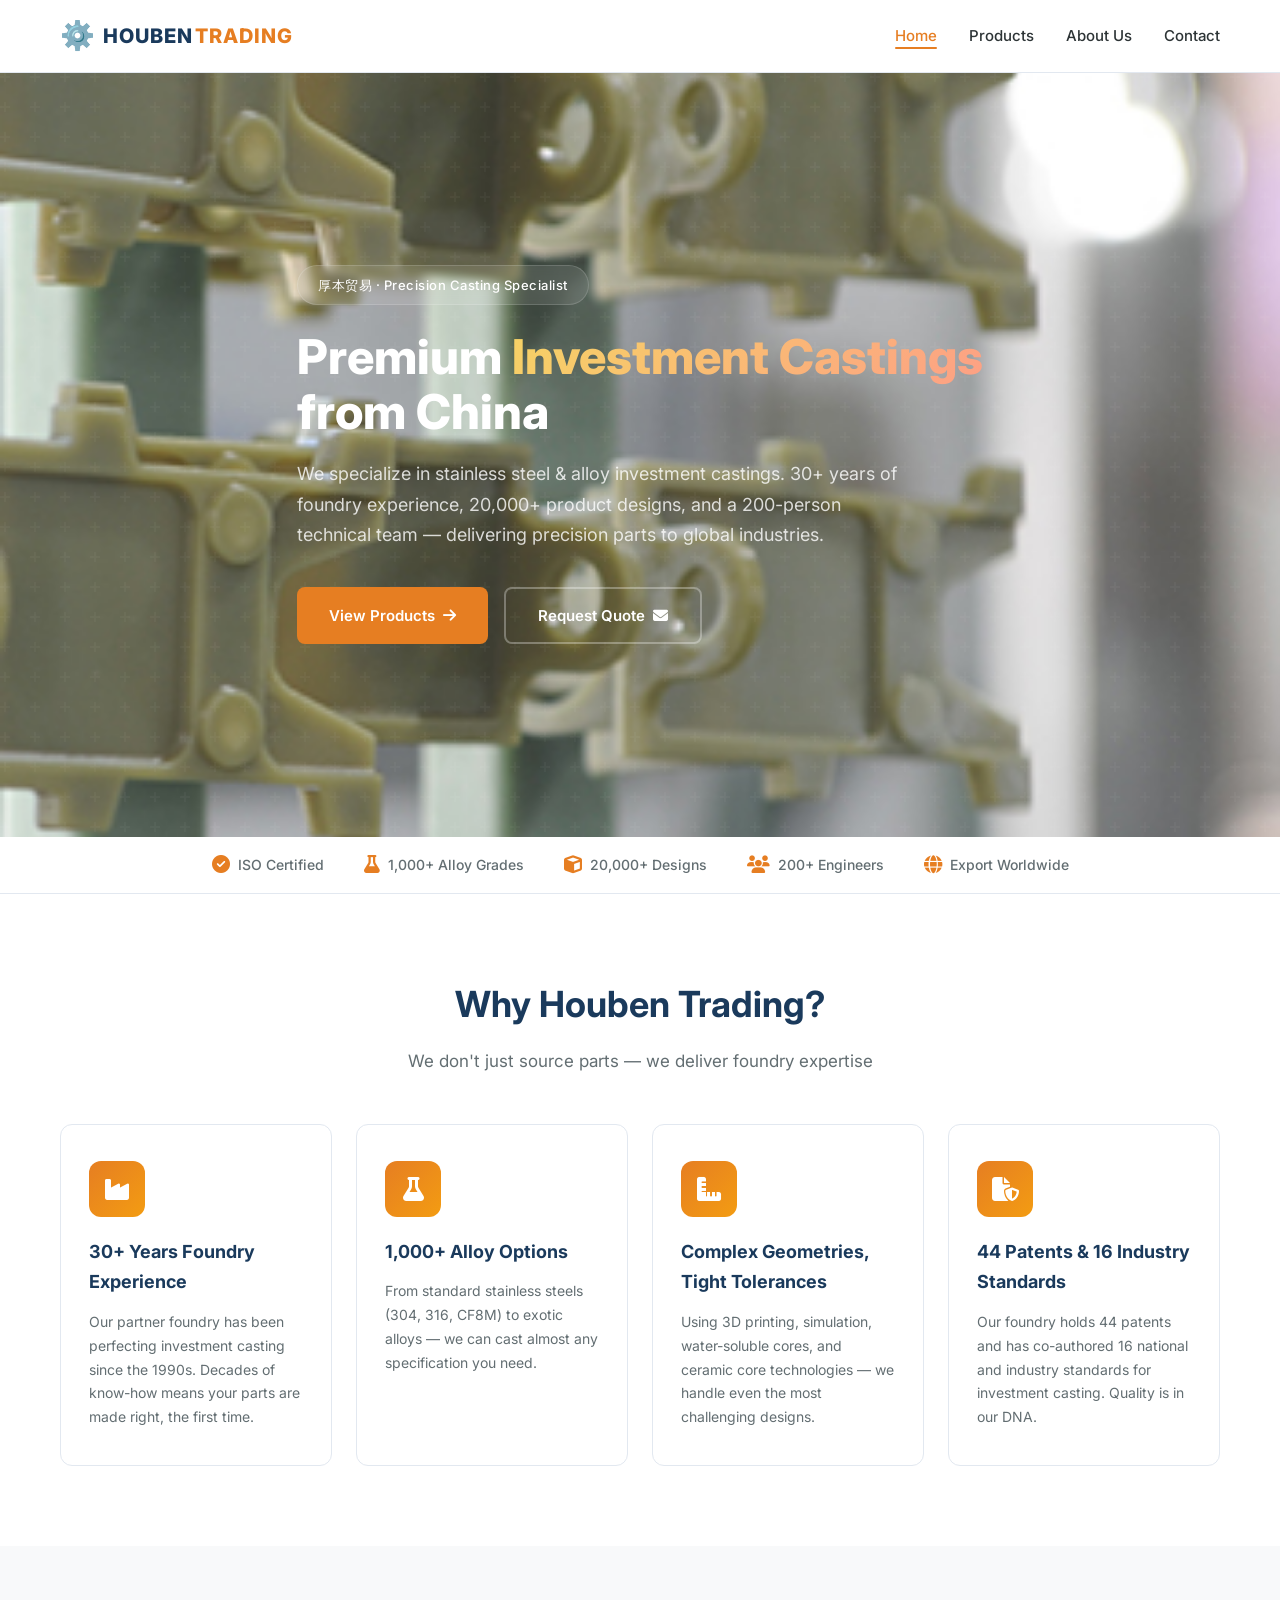
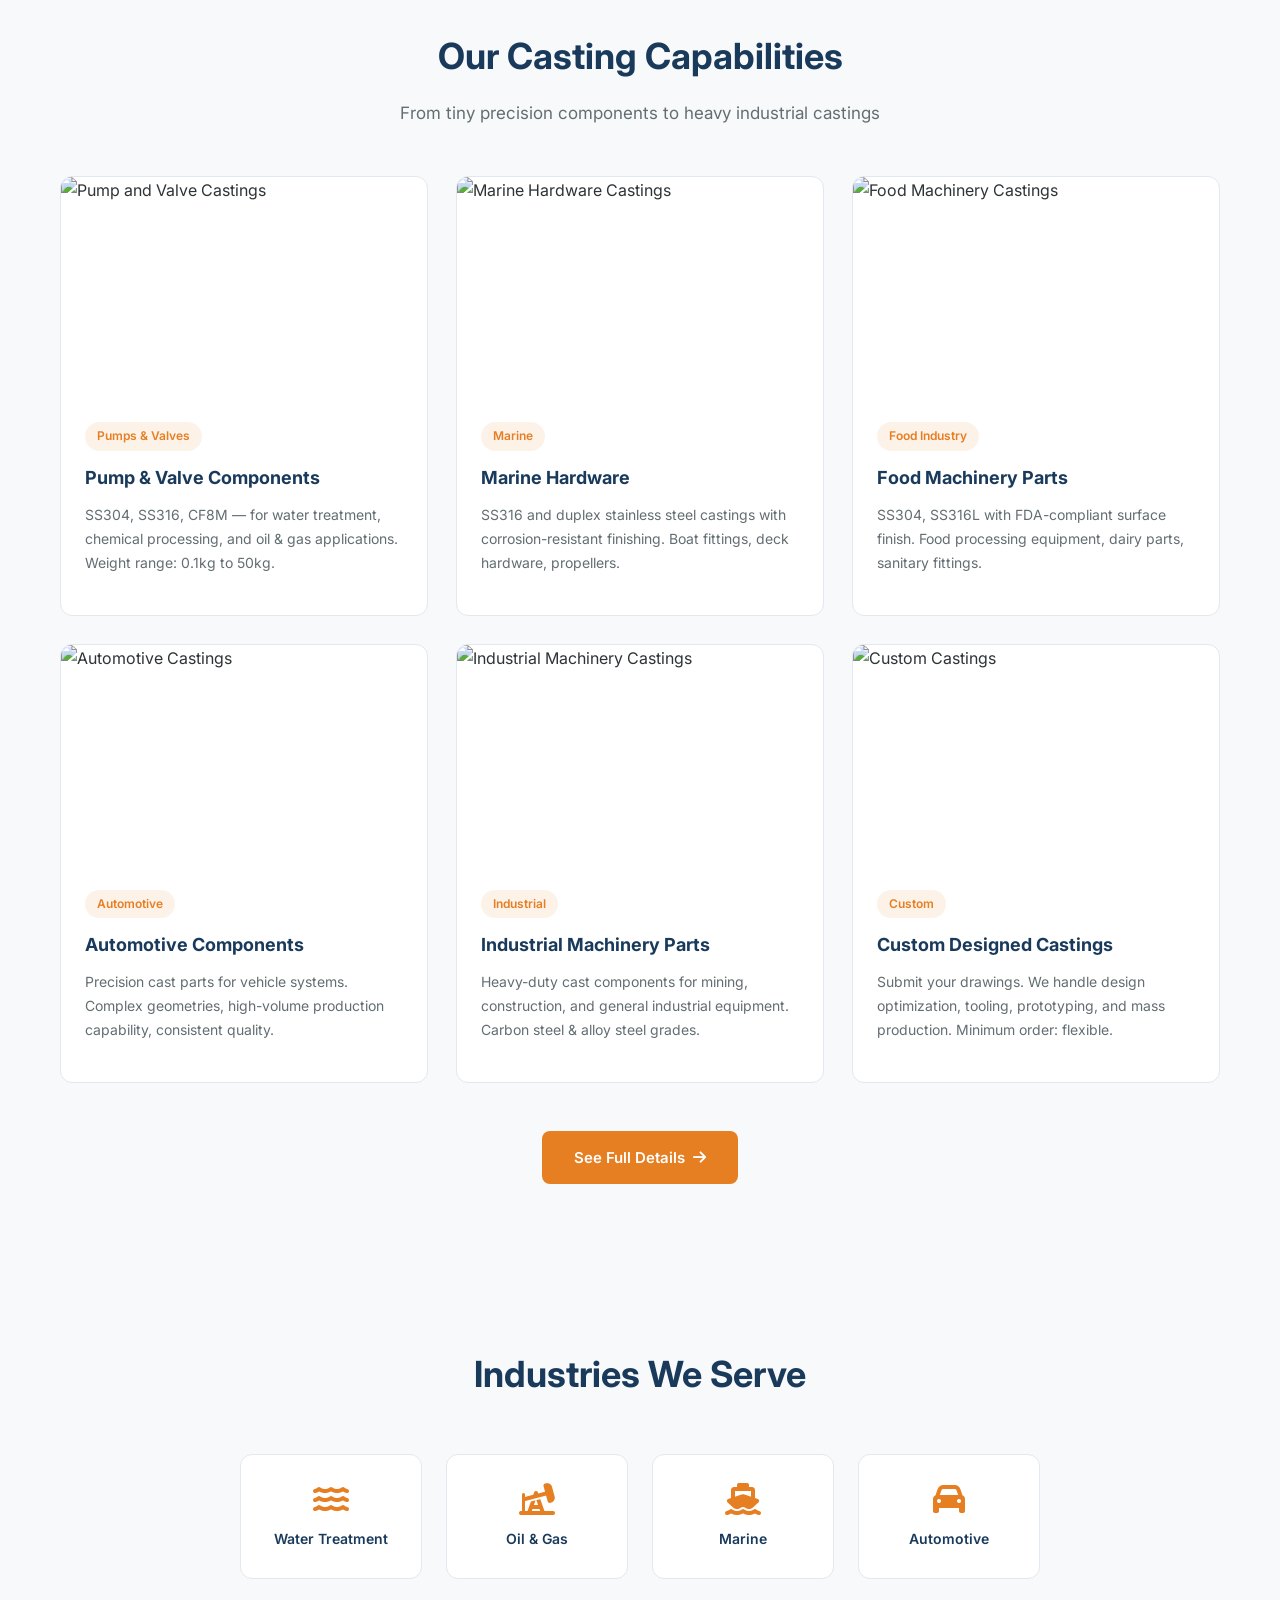
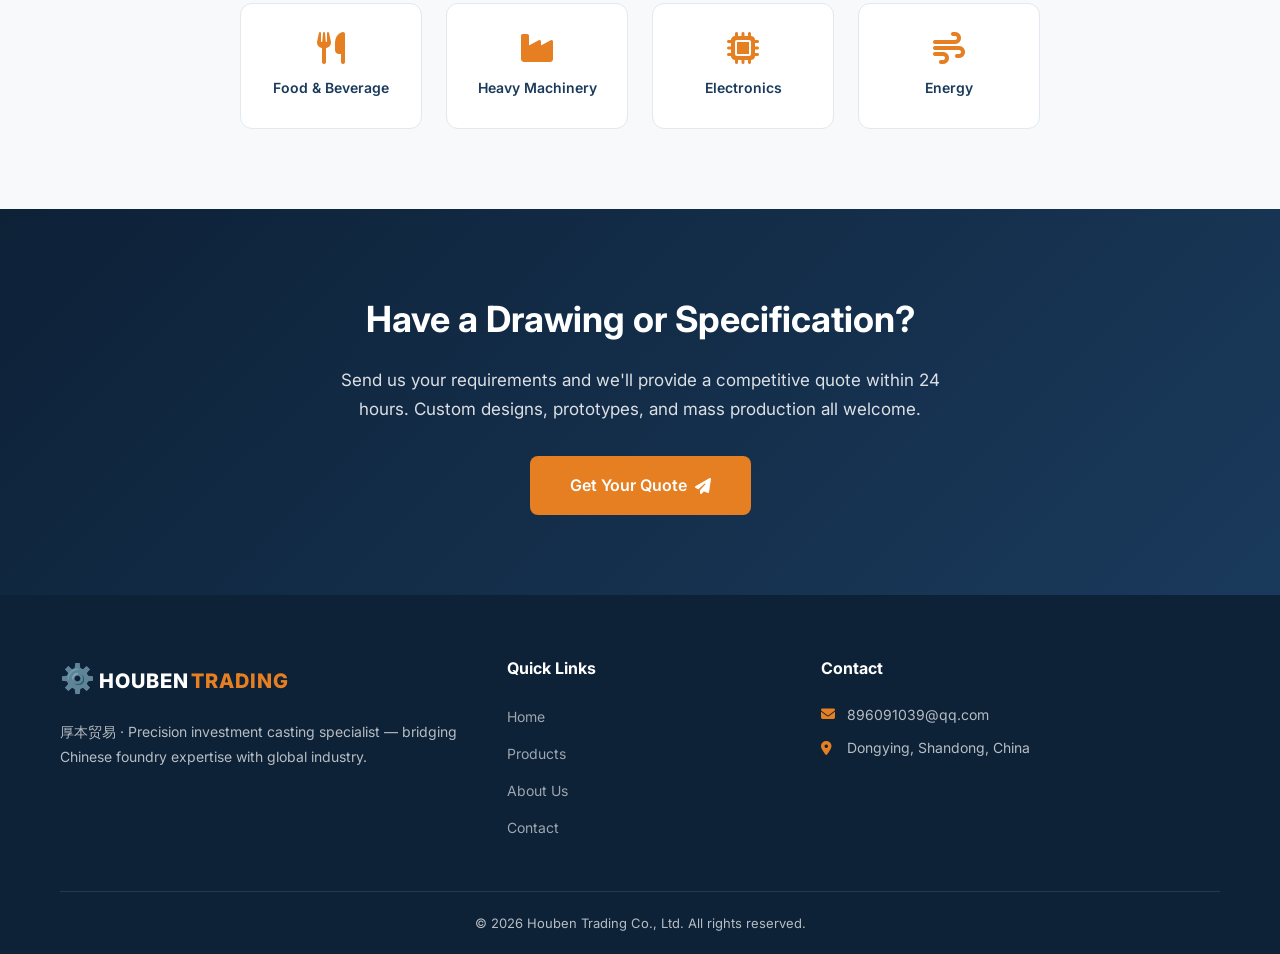
==== commit 2c1963e4: "Focus site on Jiayang precision castings, optimize all pages" ====
--- a/index.html
+++ b/index.html
@@ -3,8 +3,8 @@
 <head>
     <meta charset="UTF-8">
     <meta name="viewport" content="width=device-width, initial-scale=1.0">
-    <meta name="description" content="Houben Trading - Your Trusted Partner in Precision Casting, Forged Shafts & Industrial Components from China">
-    <title>Houben Trading Co., Ltd. | Precision Industrial Sourcing</title>
+    <meta name="description" content="Houben Trading - Expert in Precision Investment Castings from China. Stainless steel, carbon steel, alloy steel castings.">
+    <title>Houben Trading Co., Ltd. | Precision Investment Casting Specialist</title>
     <link rel="stylesheet" href="css/style.css">
     <link rel="preconnect" href="https://fonts.googleapis.com">
     <link href="https://fonts.googleapis.com/css2?family=Inter:wght@300;400;500;600;700;800&display=swap" rel="stylesheet">
@@ -35,12 +35,12 @@
         <div class="hero-overlay"></div>
         <div class="container">
             <div class="hero-content">
-                <span class="hero-badge">厚本贸易 · Sourcing from China, Serving the World</span>
-                <h1>Your Trusted Partner in <span class="highlight">Industrial Sourcing</span></h1>
-                <p class="hero-subtitle">Specializing in precision investment castings, forged shafts, and heavy industrial components. We bridge China's manufacturing excellence with global demand.</p>
+                <span class="hero-badge">厚本贸易 · Precision Casting Specialist</span>
+                <h1>Premium <span class="highlight">Investment Castings</span><br>from China</h1>
+                <p class="hero-subtitle">We specialize in stainless steel & alloy investment castings. 30+ years of foundry experience, 20,000+ product designs, and a 200-person technical team — delivering precision parts to global industries.</p>
                 <div class="hero-cta">
-                    <a href="products.html" class="btn btn-primary">Explore Products <i class="fas fa-arrow-right"></i></a>
-                    <a href="contact.html" class="btn btn-outline">Send Inquiry <i class="fas fa-envelope"></i></a>
+                    <a href="products.html" class="btn btn-primary">View Products <i class="fas fa-arrow-right"></i></a>
+                    <a href="contact.html" class="btn btn-outline">Request Quote <i class="fas fa-envelope"></i></a>
                 </div>
             </div>
         </div>
@@ -49,10 +49,11 @@
     <section class="trust-bar">
         <div class="container">
             <div class="trust-items">
-                <div class="trust-item"><i class="fas fa-check-circle"></i><span>ISO Certified Manufacturers</span></div>
-                <div class="trust-item"><i class="fas fa-ship"></i><span>Door-to-Door Delivery</span></div>
-                <div class="trust-item"><i class="fas fa-handshake"></i><span>Secure Payment Terms</span></div>
-                <div class="trust-item"><i class="fas fa-globe"></i><span>Exporting Worldwide</span></div>
+                <div class="trust-item"><i class="fas fa-check-circle"></i><span>ISO Certified</span></div>
+                <div class="trust-item"><i class="fas fa-flask"></i><span>1,000+ Alloy Grades</span></div>
+                <div class="trust-item"><i class="fas fa-cube"></i><span>20,000+ Designs</span></div>
+                <div class="trust-item"><i class="fas fa-users"></i><span>200+ Engineers</span></div>
+                <div class="trust-item"><i class="fas fa-globe"></i><span>Export Worldwide</span></div>
             </div>
         </div>
     </section>
@@ -61,77 +62,91 @@
         <div class="container">
             <div class="section-header">
                 <h2>Why Houben Trading?</h2>
-                <p>We don't just source products — we build supply chains that work</p>
+                <p>We don't just source parts — we deliver foundry expertise</p>
             </div>
             <div class="features-grid">
                 <div class="feature-card">
                     <div class="feature-icon"><i class="fas fa-industry"></i></div>
-                    <h3>Factory-Direct Pricing</h3>
-                    <p>We work directly with top manufacturers in Shandong — China's industrial heartland. No middleman markups, just competitive prices straight from the source.</p>
-                </div>
-                <div class="feature-card">
-                    <div class="feature-icon"><i class="fas fa-clipboard-check"></i></div>
-                    <h3>Stringent Quality Control</h3>
-                    <p>Every order undergoes rigorous inspection: material certification, dimensional accuracy, surface finish. We ensure what leaves China meets your exact specs.</p>
-                </div>
-                <div class="feature-card">
-                    <div class="feature-icon"><i class="fas fa-truck-fast"></i></div>
-                    <h3>Reliable Logistics</h3>
-                    <p>From Qingdao Port to your doorstep — we manage shipping end-to-end with experienced freight partners. FOB, CIF, DDP — we've got you covered.</p>
-                </div>
-                <div class="feature-card">
-                    <div class="feature-icon"><i class="fas fa-message"></i></div>
-                    <h3>Clear Communication</h3>
-                    <p>Professional English communication. Quick responses, transparent processes, no language barriers. Expect a reply within hours, not days.</p>
-                </div>
-            </div>
-        </div>
-    </section>
-
-    <section class="section products-preview">
+                    <h3>30+ Years Foundry Experience</h3>
+                    <p>Our partner foundry has been perfecting investment casting since the 1990s. Decades of know-how means your parts are made right, the first time.</p>
+                </div>
+                <div class="feature-card">
+                    <div class="feature-icon"><i class="fas fa-flask"></i></div>
+                    <h3>1,000+ Alloy Options</h3>
+                    <p>From standard stainless steels (304, 316, CF8M) to exotic alloys — we can cast almost any specification you need.</p>
+                </div>
+                <div class="feature-card">
+                    <div class="feature-icon"><i class="fas fa-ruler-combined"></i></div>
+                    <h3>Complex Geometries, Tight Tolerances</h3>
+                    <p>Using 3D printing, simulation, water-soluble cores, and ceramic core technologies — we handle even the most challenging designs.</p>
+                </div>
+                <div class="feature-card">
+                    <div class="feature-icon"><i class="fas fa-file-shield"></i></div>
+                    <h3>44 Patents & 16 Industry Standards</h3>
+                    <p>Our foundry holds 44 patents and has co-authored 16 national and industry standards for investment casting. Quality is in our DNA.</p>
+                </div>
+            </div>
+        </div>
+    </section>
+
+    <section class="section products-preview" style="background:var(--bg-alt);">
         <div class="container">
             <div class="section-header">
-                <h2>Our Products</h2>
-                <p>High-quality industrial products from China's leading manufacturers</p>
+                <h2>Our Casting Capabilities</h2>
+                <p>From tiny precision components to heavy industrial castings</p>
             </div>
             <div class="product-grid">
                 <div class="product-card">
-                    <div class="product-img">
-                        <img src="/houben-trading/images/20210119144731_4233.jpg" alt="Precision Investment Castings">
-                    </div>
-                    <div class="product-info">
-                        <span class="product-tag">⭐ Core Business</span>
-                        <h3>Precision Investment Castings</h3>
-                        <p>Stainless steel, carbon steel & alloy steel castings. Complex geometries, tight tolerances. Ideal for pumps, valves, marine hardware, food machinery, and automotive.</p>
-                        <ul class="product-bullets">
-                            <li>SS304, SS316, CF8M, WCB, alloy steels</li>
-                            <li>Investment casting (silica sol process)</li>
-                            <li>Weight range: 0.1kg – 50kg per piece</li>
-                            <li>Over 20,000 product designs developed</li>
-                        </ul>
-                        <a href="products.html" class="btn btn-sm">View Details →</a>
-                    </div>
-                </div>
-                <div class="product-card">
-                    <div class="product-img">
-                        <img src="/houben-trading/images/20210119144744_5985.jpg" alt="Forged and Cast Shafts">
-                    </div>
+                    <div class="product-img"><img src="/houben-trading/images/20210119144731_4233.jpg" alt="Pump and Valve Castings"></div>
+                    <div class="product-info">
+                        <span class="product-tag">Pumps & Valves</span>
+                        <h3>Pump & Valve Components</h3>
+                        <p>SS304, SS316, CF8M — for water treatment, chemical processing, and oil & gas applications. Weight range: 0.1kg to 50kg.</p>
+                    </div>
+                </div>
+                <div class="product-card">
+                    <div class="product-img"><img src="/houben-trading/images/20210119144744_5985.jpg" alt="Marine Hardware Castings"></div>
+                    <div class="product-info">
+                        <span class="product-tag">Marine</span>
+                        <h3>Marine Hardware</h3>
+                        <p>SS316 and duplex stainless steel castings with corrosion-resistant finishing. Boat fittings, deck hardware, propellers.</p>
+                    </div>
+                </div>
+                <div class="product-card">
+                    <div class="product-img"><img src="/houben-trading/images/20210119144759_1429.jpg" alt="Food Machinery Castings"></div>
+                    <div class="product-info">
+                        <span class="product-tag">Food Industry</span>
+                        <h3>Food Machinery Parts</h3>
+                        <p>SS304, SS316L with FDA-compliant surface finish. Food processing equipment, dairy parts, sanitary fittings.</p>
+                    </div>
+                </div>
+                <div class="product-card">
+                    <div class="product-img"><img src="/houben-trading/images/20210119144810_4545.jpg" alt="Automotive Castings"></div>
+                    <div class="product-info">
+                        <span class="product-tag">Automotive</span>
+                        <h3>Automotive Components</h3>
+                        <p>Precision cast parts for vehicle systems. Complex geometries, high-volume production capability, consistent quality.</p>
+                    </div>
+                </div>
+                <div class="product-card">
+                    <div class="product-img"><img src="/houben-trading/images/20210119144821_8994.jpg" alt="Industrial Machinery Castings"></div>
                     <div class="product-info">
                         <span class="product-tag">Industrial</span>
-                        <h3>Forged & Cast Shafts</h3>
-                        <p>Wind turbine main shafts, transmission shafts, large industrial rollers. Available in both forged and cast variants for diverse heavy-duty applications.</p>
-                        <ul class="product-bullets">
-                            <li>Forged: 1.5MW – 9.5MW wind turbine shafts</li>
-                            <li>Cast: up to 30MW class offshore wind</li>
-                            <li>Alloy steels: 42CrMo4, 34CrNiMo6</li>
-                            <li>Full UT/MT inspection, certified quality</li>
-                        </ul>
-                        <a href="products.html" class="btn btn-sm">View Details →</a>
+                        <h3>Industrial Machinery Parts</h3>
+                        <p>Heavy-duty cast components for mining, construction, and general industrial equipment. Carbon steel & alloy steel grades.</p>
+                    </div>
+                </div>
+                <div class="product-card">
+                    <div class="product-img"><img src="/houben-trading/images/20210119144832_4476.jpg" alt="Custom Castings"></div>
+                    <div class="product-info">
+                        <span class="product-tag">Custom</span>
+                        <h3>Custom Designed Castings</h3>
+                        <p>Submit your drawings. We handle design optimization, tooling, prototyping, and mass production. Minimum order: flexible.</p>
                     </div>
                 </div>
             </div>
             <div class="text-center" style="margin-top: 3rem;">
-                <a href="products.html" class="btn btn-primary">Browse Full Catalog <i class="fas fa-arrow-right"></i></a>
+                <a href="products.html" class="btn btn-primary">See Full Details <i class="fas fa-arrow-right"></i></a>
             </div>
         </div>
     </section>
@@ -142,12 +157,14 @@
                 <h2>Industries We Serve</h2>
             </div>
             <div class="industries-grid">
-                <div class="industry-item"><i class="fas fa-wind"></i><h4>Wind Energy</h4></div>
+                <div class="industry-item"><i class="fas fa-water"></i><h4>Water Treatment</h4></div>
+                <div class="industry-item"><i class="fas fa-oil-well"></i><h4>Oil & Gas</h4></div>
+                <div class="industry-item"><i class="fas fa-ship"></i><h4>Marine</h4></div>
                 <div class="industry-item"><i class="fas fa-car"></i><h4>Automotive</h4></div>
-                <div class="industry-item"><i class="fas fa-ship"></i><h4>Marine & Offshore</h4></div>
-                <div class="industry-item"><i class="fas fa-oil-well"></i><h4>Oil & Gas</h4></div>
-                <div class="industry-item"><i class="fas fa-water"></i><h4>Water Treatment</h4></div>
+                <div class="industry-item"><i class="fas fa-utensils"></i><h4>Food & Beverage</h4></div>
                 <div class="industry-item"><i class="fas fa-industry"></i><h4>Heavy Machinery</h4></div>
+                <div class="industry-item"><i class="fas fa-microchip"></i><h4>Electronics</h4></div>
+                <div class="industry-item"><i class="fas fa-wind"></i><h4>Energy</h4></div>
             </div>
         </div>
     </section>
@@ -155,9 +172,9 @@
     <section class="section cta-section">
         <div class="container">
             <div class="cta-content">
-                <h2>Ready to Source from China?</h2>
-                <p>Send us your requirements — specifications, drawings, or target price — and we'll get back with a competitive quote within 24 hours.</p>
-                <a href="contact.html" class="btn btn-primary btn-lg">Get a Quote <i class="fas fa-paper-plane"></i></a>
+                <h2>Have a Drawing or Specification?</h2>
+                <p>Send us your requirements and we'll provide a competitive quote within 24 hours. Custom designs, prototypes, and mass production all welcome.</p>
+                <a href="contact.html" class="btn btn-primary btn-lg">Get Your Quote <i class="fas fa-paper-plane"></i></a>
             </div>
         </div>
     </section>
@@ -168,7 +185,7 @@
                 <div class="footer-brand">
                     <span class="brand-icon">⚙️</span>
                     <span class="brand-text">HOUBEN<span class="brand-accent">TRADING</span></span>
-                    <p>厚本贸易 · Bridging Chinese manufacturing excellence with global markets.</p>
+                    <p>厚本贸易 · Precision investment casting specialist — bridging Chinese foundry expertise with global industry.</p>
                 </div>
                 <div class="footer-links">
                     <h4>Quick Links</h4>
@@ -180,7 +197,7 @@
                     </ul>
                 </div>
                 <div class="footer-contact">
-                    <h4>Contact Us</h4>
+                    <h4>Contact</h4>
                     <p><i class="fas fa-envelope"></i> 896091039@qq.com</p>
                     <p><i class="fas fa-location-dot"></i> Dongying, Shandong, China</p>
                 </div>
--- a/css/style.css
+++ b/css/style.css
@@ -1008,3 +1008,32 @@
     color: var(--primary);
     margin-bottom: 8px;
 }
+
+/* Strength Banner */
+.strength-banner {
+    display: flex;
+    flex-wrap: wrap;
+    justify-content: center;
+    gap: 12px;
+    background: linear-gradient(135deg, var(--primary-dark), var(--primary));
+    padding: 28px 24px;
+    border-radius: var(--radius);
+    color: white;
+}
+
+.strength-item {
+    padding: 12px 24px;
+    background: rgba(255,255,255,0.08);
+    border-radius: 8px;
+    font-size: 14px;
+    text-align: center;
+    border: 1px solid rgba(255,255,255,0.12);
+}
+
+.strength-item strong {
+    display: block;
+    font-size: 24px;
+    font-weight: 800;
+    color: var(--accent);
+    margin-bottom: 2px;
+}
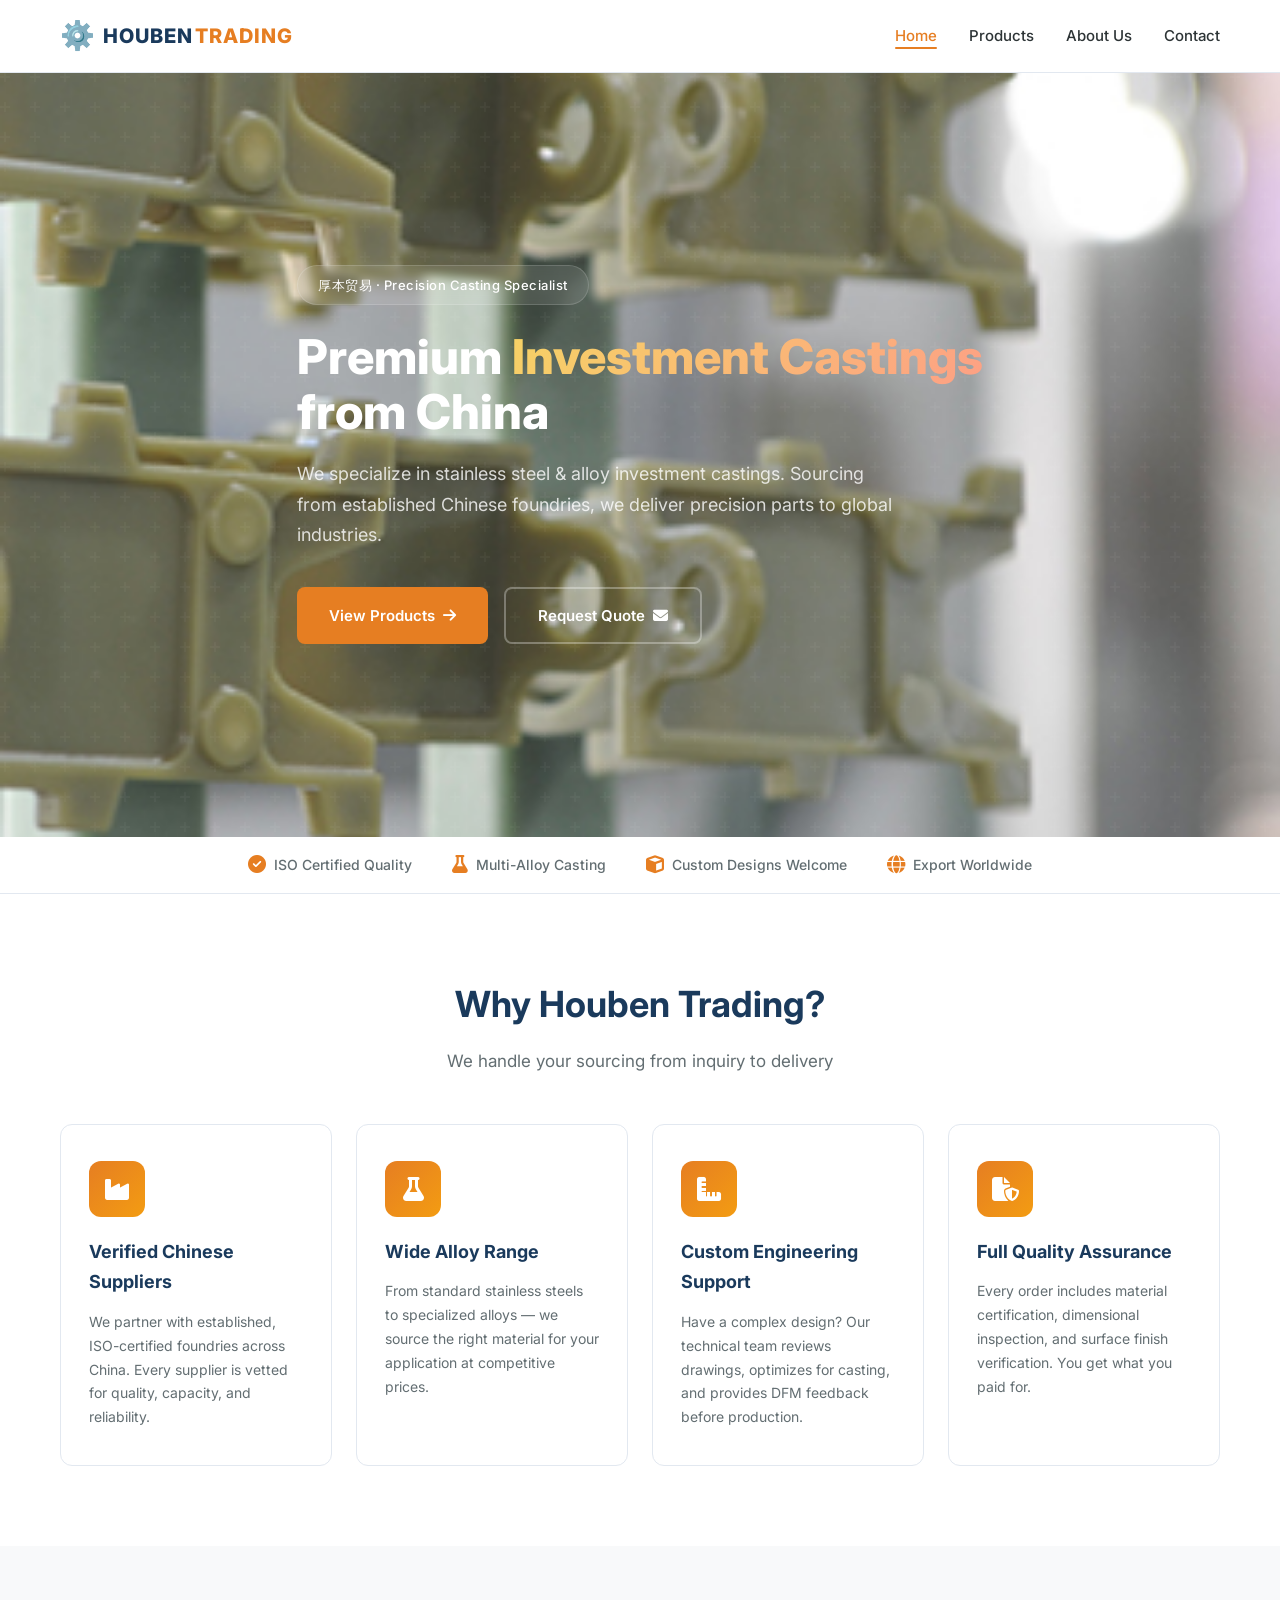
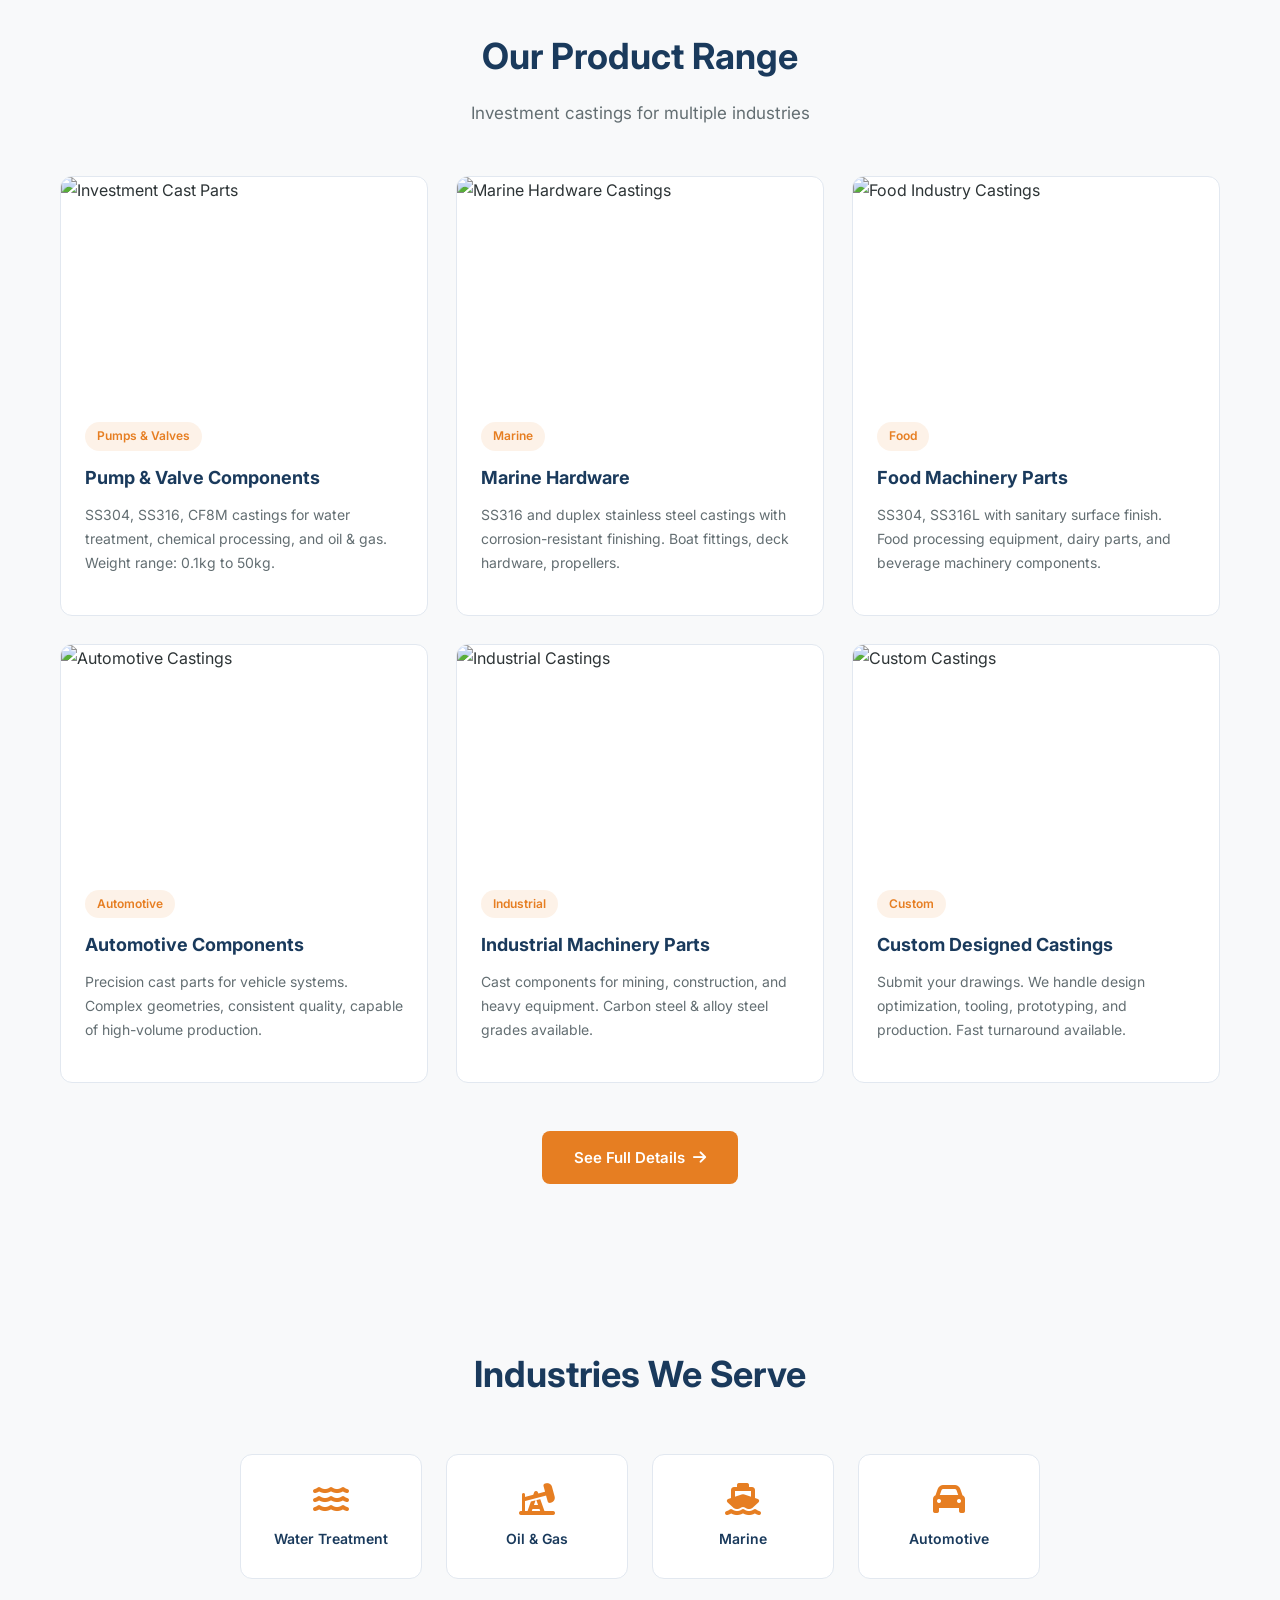
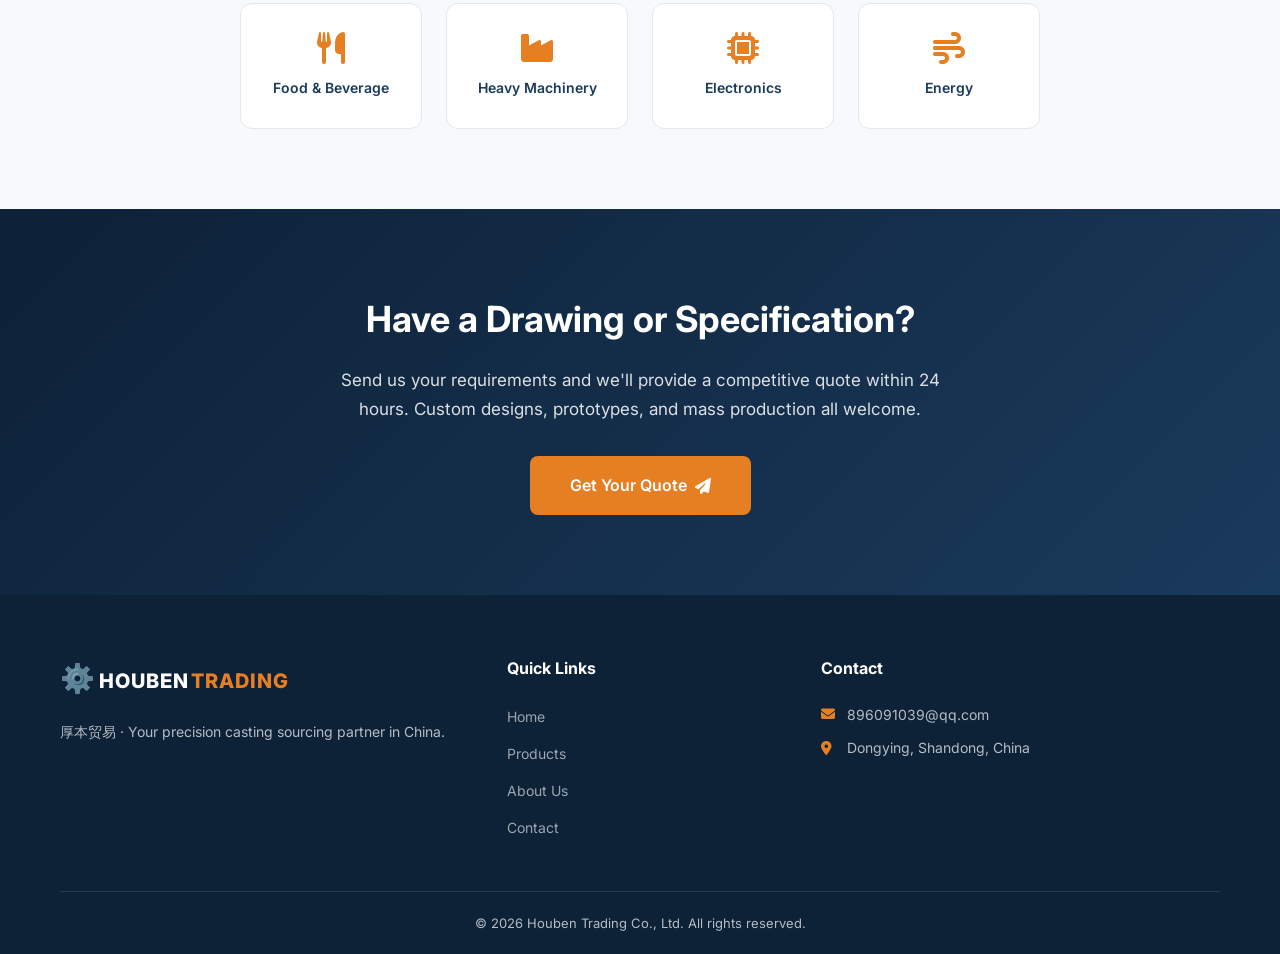
==== commit 512a01ee: "Remove supplier specific info to protect sourcing partners" ====
--- a/index.html
+++ b/index.html
@@ -3,7 +3,7 @@
 <head>
     <meta charset="UTF-8">
     <meta name="viewport" content="width=device-width, initial-scale=1.0">
-    <meta name="description" content="Houben Trading - Expert in Precision Investment Castings from China. Stainless steel, carbon steel, alloy steel castings.">
+    <meta name="description" content="Houben Trading - Precision Investment Castings from China. Stainless steel, carbon steel, alloy steel castings.">
     <title>Houben Trading Co., Ltd. | Precision Investment Casting Specialist</title>
     <link rel="stylesheet" href="css/style.css">
     <link rel="preconnect" href="https://fonts.googleapis.com">
@@ -37,7 +37,7 @@
             <div class="hero-content">
                 <span class="hero-badge">厚本贸易 · Precision Casting Specialist</span>
                 <h1>Premium <span class="highlight">Investment Castings</span><br>from China</h1>
-                <p class="hero-subtitle">We specialize in stainless steel & alloy investment castings. 30+ years of foundry experience, 20,000+ product designs, and a 200-person technical team — delivering precision parts to global industries.</p>
+                <p class="hero-subtitle">We specialize in stainless steel & alloy investment castings. Sourcing from established Chinese foundries, we deliver precision parts to global industries.</p>
                 <div class="hero-cta">
                     <a href="products.html" class="btn btn-primary">View Products <i class="fas fa-arrow-right"></i></a>
                     <a href="contact.html" class="btn btn-outline">Request Quote <i class="fas fa-envelope"></i></a>
@@ -49,10 +49,9 @@
     <section class="trust-bar">
         <div class="container">
             <div class="trust-items">
-                <div class="trust-item"><i class="fas fa-check-circle"></i><span>ISO Certified</span></div>
-                <div class="trust-item"><i class="fas fa-flask"></i><span>1,000+ Alloy Grades</span></div>
-                <div class="trust-item"><i class="fas fa-cube"></i><span>20,000+ Designs</span></div>
-                <div class="trust-item"><i class="fas fa-users"></i><span>200+ Engineers</span></div>
+                <div class="trust-item"><i class="fas fa-check-circle"></i><span>ISO Certified Quality</span></div>
+                <div class="trust-item"><i class="fas fa-flask"></i><span>Multi-Alloy Casting</span></div>
+                <div class="trust-item"><i class="fas fa-cube"></i><span>Custom Designs Welcome</span></div>
                 <div class="trust-item"><i class="fas fa-globe"></i><span>Export Worldwide</span></div>
             </div>
         </div>
@@ -62,28 +61,28 @@
         <div class="container">
             <div class="section-header">
                 <h2>Why Houben Trading?</h2>
-                <p>We don't just source parts — we deliver foundry expertise</p>
+                <p>We handle your sourcing from inquiry to delivery</p>
             </div>
             <div class="features-grid">
                 <div class="feature-card">
                     <div class="feature-icon"><i class="fas fa-industry"></i></div>
-                    <h3>30+ Years Foundry Experience</h3>
-                    <p>Our partner foundry has been perfecting investment casting since the 1990s. Decades of know-how means your parts are made right, the first time.</p>
+                    <h3>Verified Chinese Suppliers</h3>
+                    <p>We partner with established, ISO-certified foundries across China. Every supplier is vetted for quality, capacity, and reliability.</p>
                 </div>
                 <div class="feature-card">
                     <div class="feature-icon"><i class="fas fa-flask"></i></div>
-                    <h3>1,000+ Alloy Options</h3>
-                    <p>From standard stainless steels (304, 316, CF8M) to exotic alloys — we can cast almost any specification you need.</p>
+                    <h3>Wide Alloy Range</h3>
+                    <p>From standard stainless steels to specialized alloys — we source the right material for your application at competitive prices.</p>
                 </div>
                 <div class="feature-card">
                     <div class="feature-icon"><i class="fas fa-ruler-combined"></i></div>
-                    <h3>Complex Geometries, Tight Tolerances</h3>
-                    <p>Using 3D printing, simulation, water-soluble cores, and ceramic core technologies — we handle even the most challenging designs.</p>
+                    <h3>Custom Engineering Support</h3>
+                    <p>Have a complex design? Our technical team reviews drawings, optimizes for casting, and provides DFM feedback before production.</p>
                 </div>
                 <div class="feature-card">
                     <div class="feature-icon"><i class="fas fa-file-shield"></i></div>
-                    <h3>44 Patents & 16 Industry Standards</h3>
-                    <p>Our foundry holds 44 patents and has co-authored 16 national and industry standards for investment casting. Quality is in our DNA.</p>
+                    <h3>Full Quality Assurance</h3>
+                    <p>Every order includes material certification, dimensional inspection, and surface finish verification. You get what you paid for.</p>
                 </div>
             </div>
         </div>
@@ -92,16 +91,16 @@
     <section class="section products-preview" style="background:var(--bg-alt);">
         <div class="container">
             <div class="section-header">
-                <h2>Our Casting Capabilities</h2>
-                <p>From tiny precision components to heavy industrial castings</p>
+                <h2>Our Product Range</h2>
+                <p>Investment castings for multiple industries</p>
             </div>
             <div class="product-grid">
                 <div class="product-card">
-                    <div class="product-img"><img src="/houben-trading/images/20210119144731_4233.jpg" alt="Pump and Valve Castings"></div>
+                    <div class="product-img"><img src="/houben-trading/images/20210119144731_4233.jpg" alt="Investment Cast Parts"></div>
                     <div class="product-info">
                         <span class="product-tag">Pumps & Valves</span>
                         <h3>Pump & Valve Components</h3>
-                        <p>SS304, SS316, CF8M — for water treatment, chemical processing, and oil & gas applications. Weight range: 0.1kg to 50kg.</p>
+                        <p>SS304, SS316, CF8M castings for water treatment, chemical processing, and oil & gas. Weight range: 0.1kg to 50kg.</p>
                     </div>
                 </div>
                 <div class="product-card">
@@ -113,11 +112,11 @@
                     </div>
                 </div>
                 <div class="product-card">
-                    <div class="product-img"><img src="/houben-trading/images/20210119144759_1429.jpg" alt="Food Machinery Castings"></div>
-                    <div class="product-info">
-                        <span class="product-tag">Food Industry</span>
+                    <div class="product-img"><img src="/houben-trading/images/20210119144759_1429.jpg" alt="Food Industry Castings"></div>
+                    <div class="product-info">
+                        <span class="product-tag">Food</span>
                         <h3>Food Machinery Parts</h3>
-                        <p>SS304, SS316L with FDA-compliant surface finish. Food processing equipment, dairy parts, sanitary fittings.</p>
+                        <p>SS304, SS316L with sanitary surface finish. Food processing equipment, dairy parts, and beverage machinery components.</p>
                     </div>
                 </div>
                 <div class="product-card">
@@ -125,15 +124,15 @@
                     <div class="product-info">
                         <span class="product-tag">Automotive</span>
                         <h3>Automotive Components</h3>
-                        <p>Precision cast parts for vehicle systems. Complex geometries, high-volume production capability, consistent quality.</p>
-                    </div>
-                </div>
-                <div class="product-card">
-                    <div class="product-img"><img src="/houben-trading/images/20210119144821_8994.jpg" alt="Industrial Machinery Castings"></div>
+                        <p>Precision cast parts for vehicle systems. Complex geometries, consistent quality, capable of high-volume production.</p>
+                    </div>
+                </div>
+                <div class="product-card">
+                    <div class="product-img"><img src="/houben-trading/images/20210119144821_8994.jpg" alt="Industrial Castings"></div>
                     <div class="product-info">
                         <span class="product-tag">Industrial</span>
                         <h3>Industrial Machinery Parts</h3>
-                        <p>Heavy-duty cast components for mining, construction, and general industrial equipment. Carbon steel & alloy steel grades.</p>
+                        <p>Cast components for mining, construction, and heavy equipment. Carbon steel & alloy steel grades available.</p>
                     </div>
                 </div>
                 <div class="product-card">
@@ -141,7 +140,7 @@
                     <div class="product-info">
                         <span class="product-tag">Custom</span>
                         <h3>Custom Designed Castings</h3>
-                        <p>Submit your drawings. We handle design optimization, tooling, prototyping, and mass production. Minimum order: flexible.</p>
+                        <p>Submit your drawings. We handle design optimization, tooling, prototyping, and production. Fast turnaround available.</p>
                     </div>
                 </div>
             </div>
@@ -185,7 +184,7 @@
                 <div class="footer-brand">
                     <span class="brand-icon">⚙️</span>
                     <span class="brand-text">HOUBEN<span class="brand-accent">TRADING</span></span>
-                    <p>厚本贸易 · Precision investment casting specialist — bridging Chinese foundry expertise with global industry.</p>
+                    <p>厚本贸易 · Your precision casting sourcing partner in China.</p>
                 </div>
                 <div class="footer-links">
                     <h4>Quick Links</h4>
